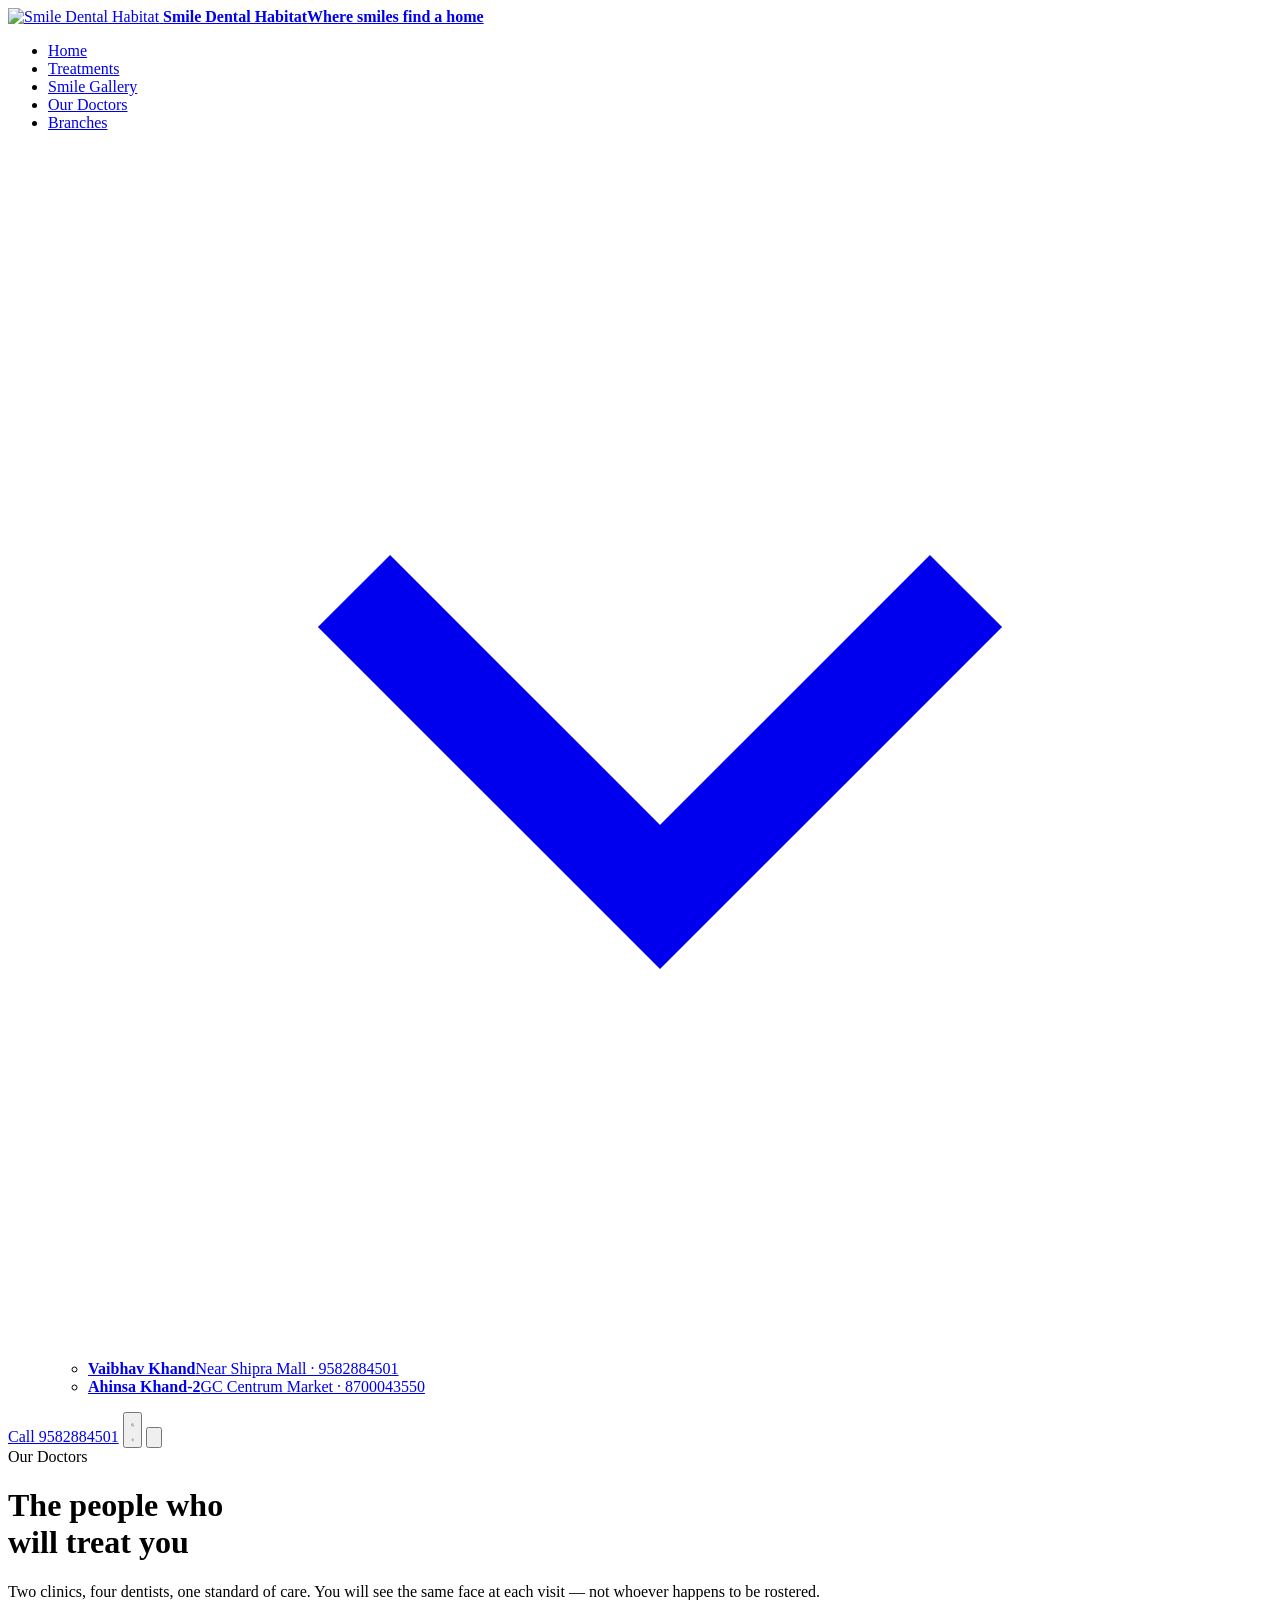
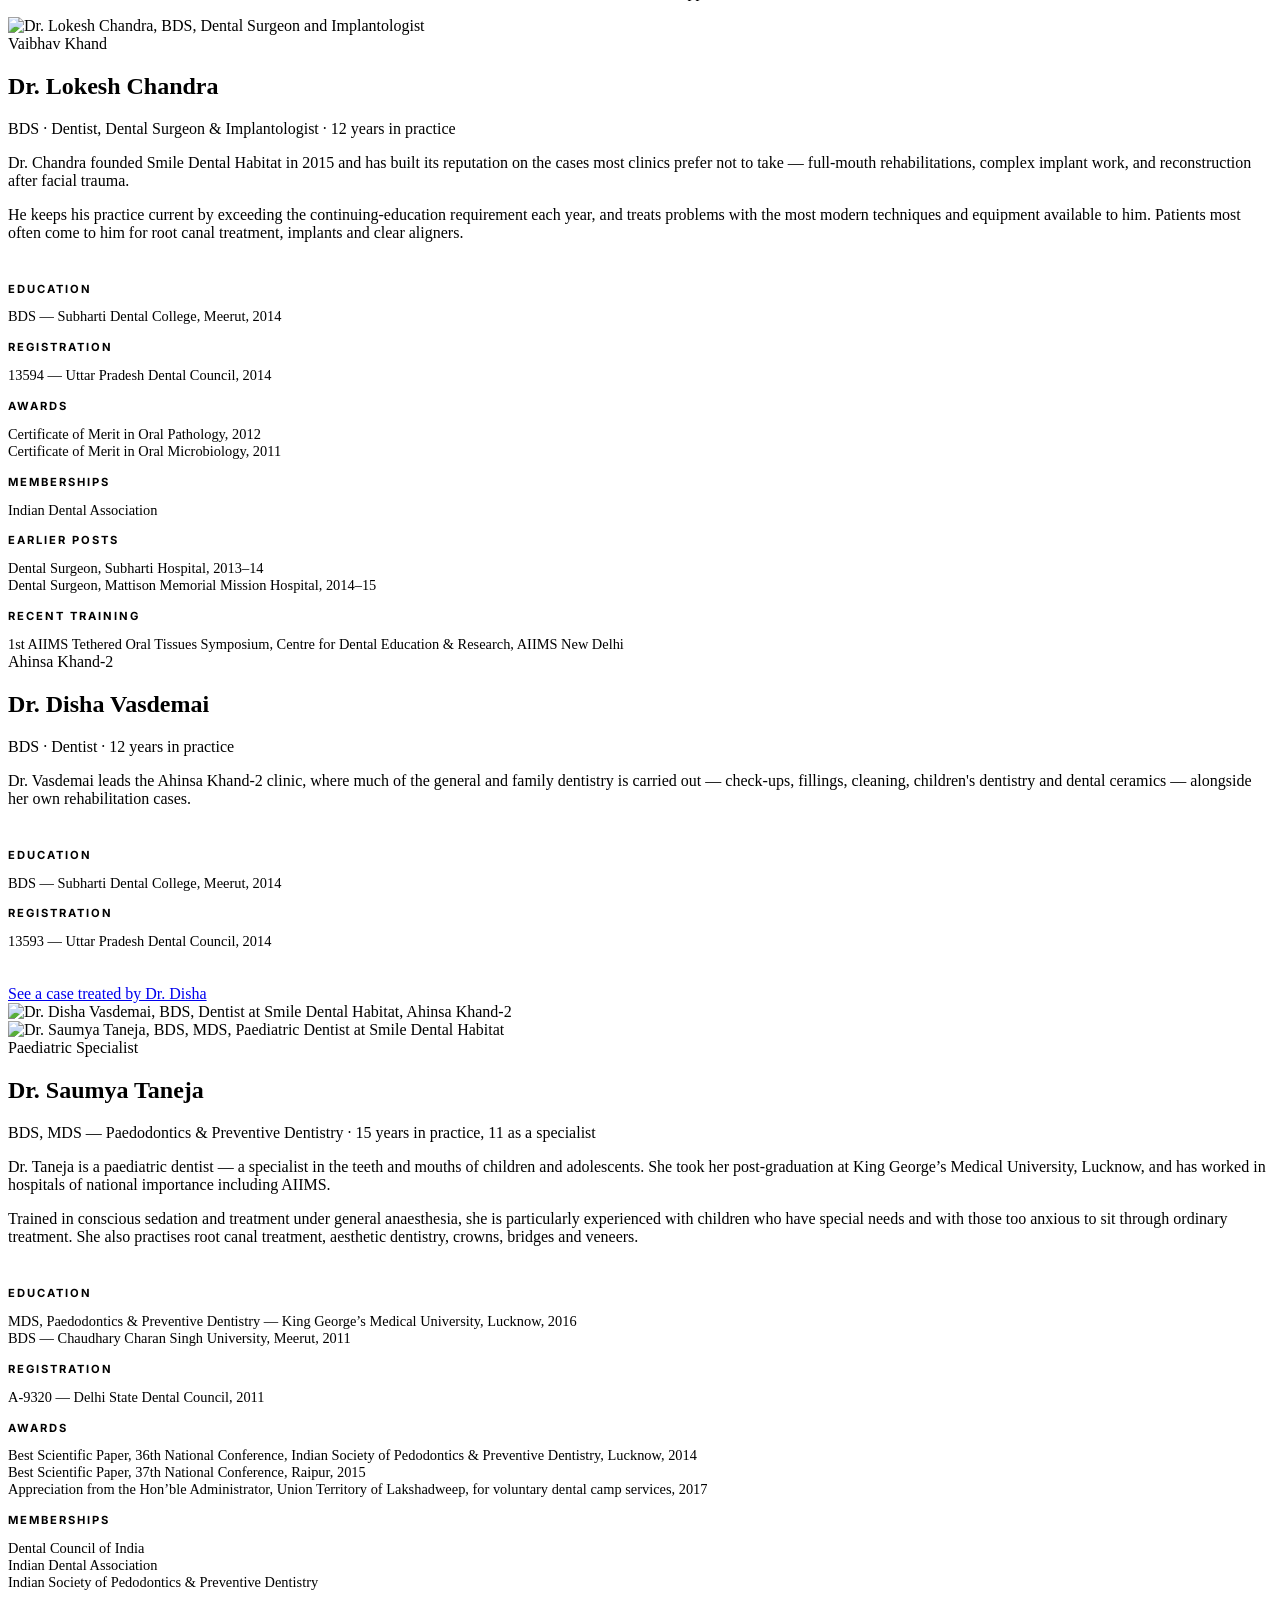
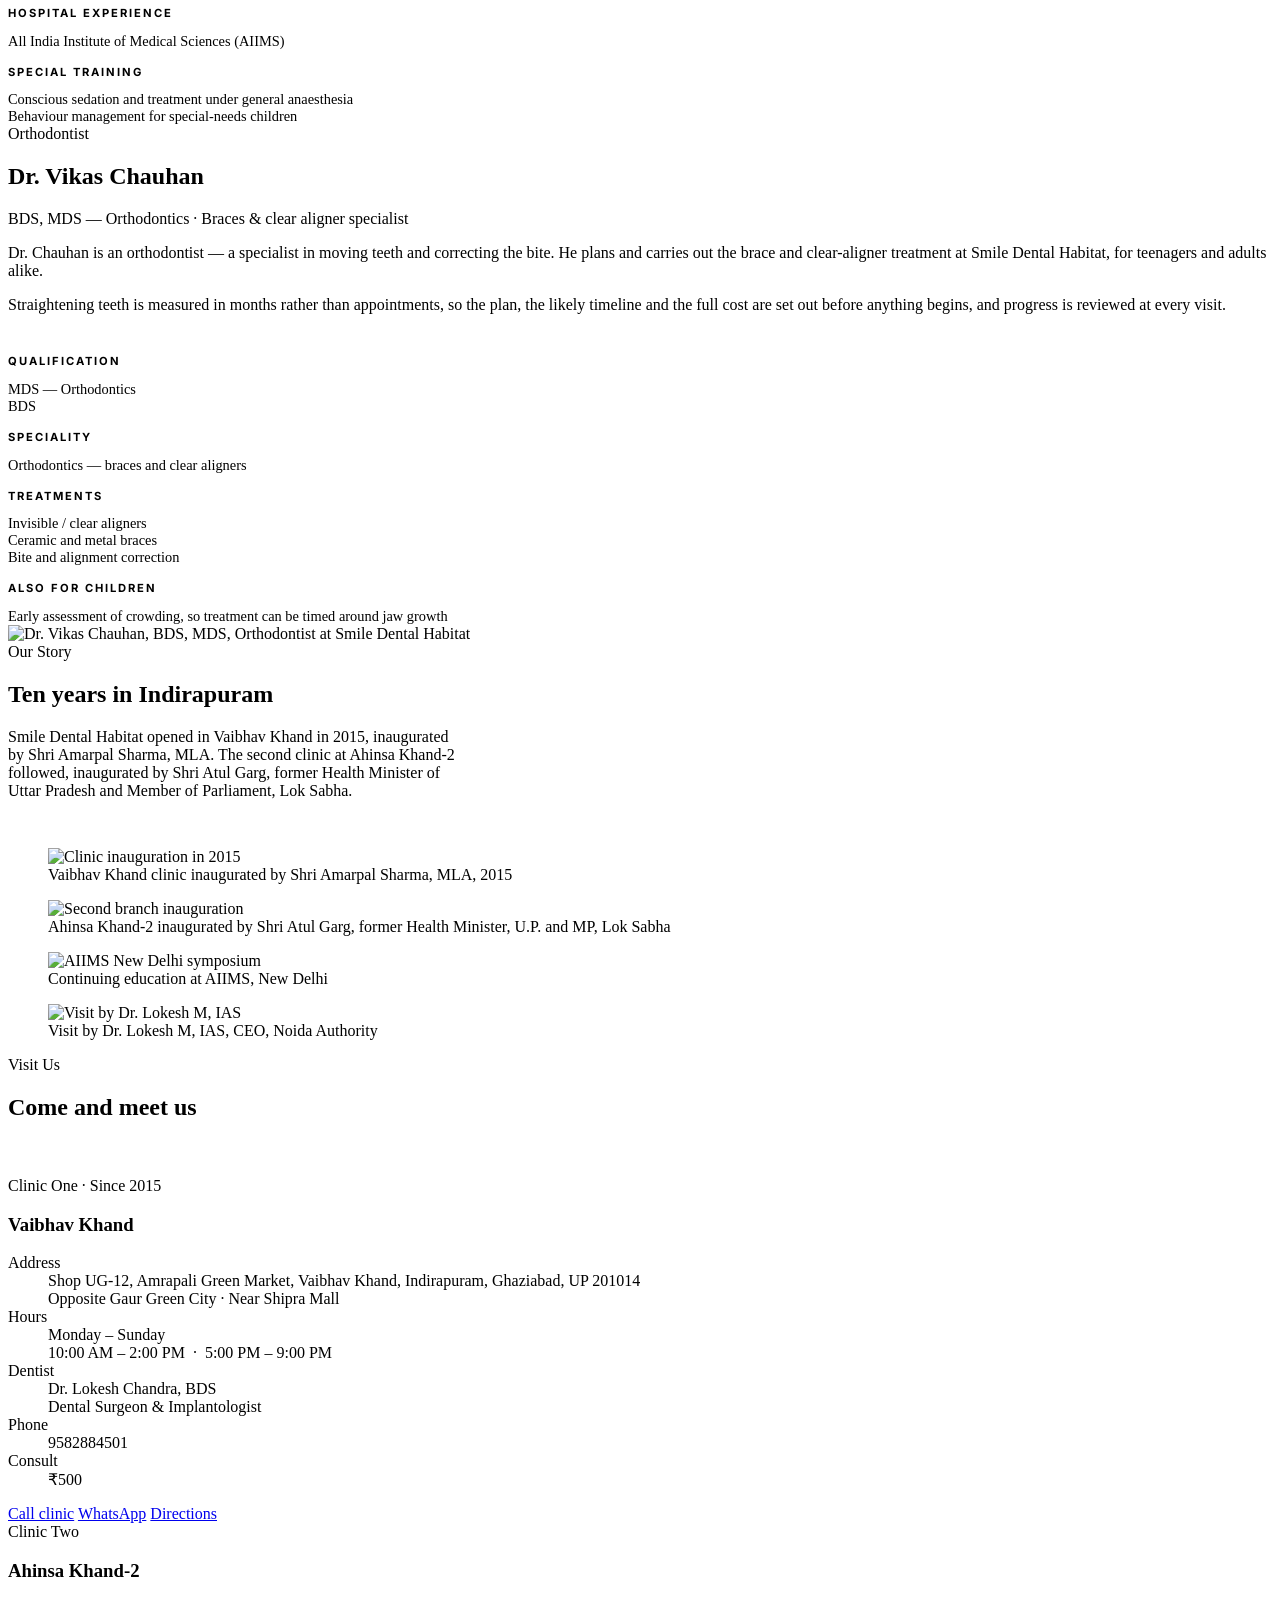
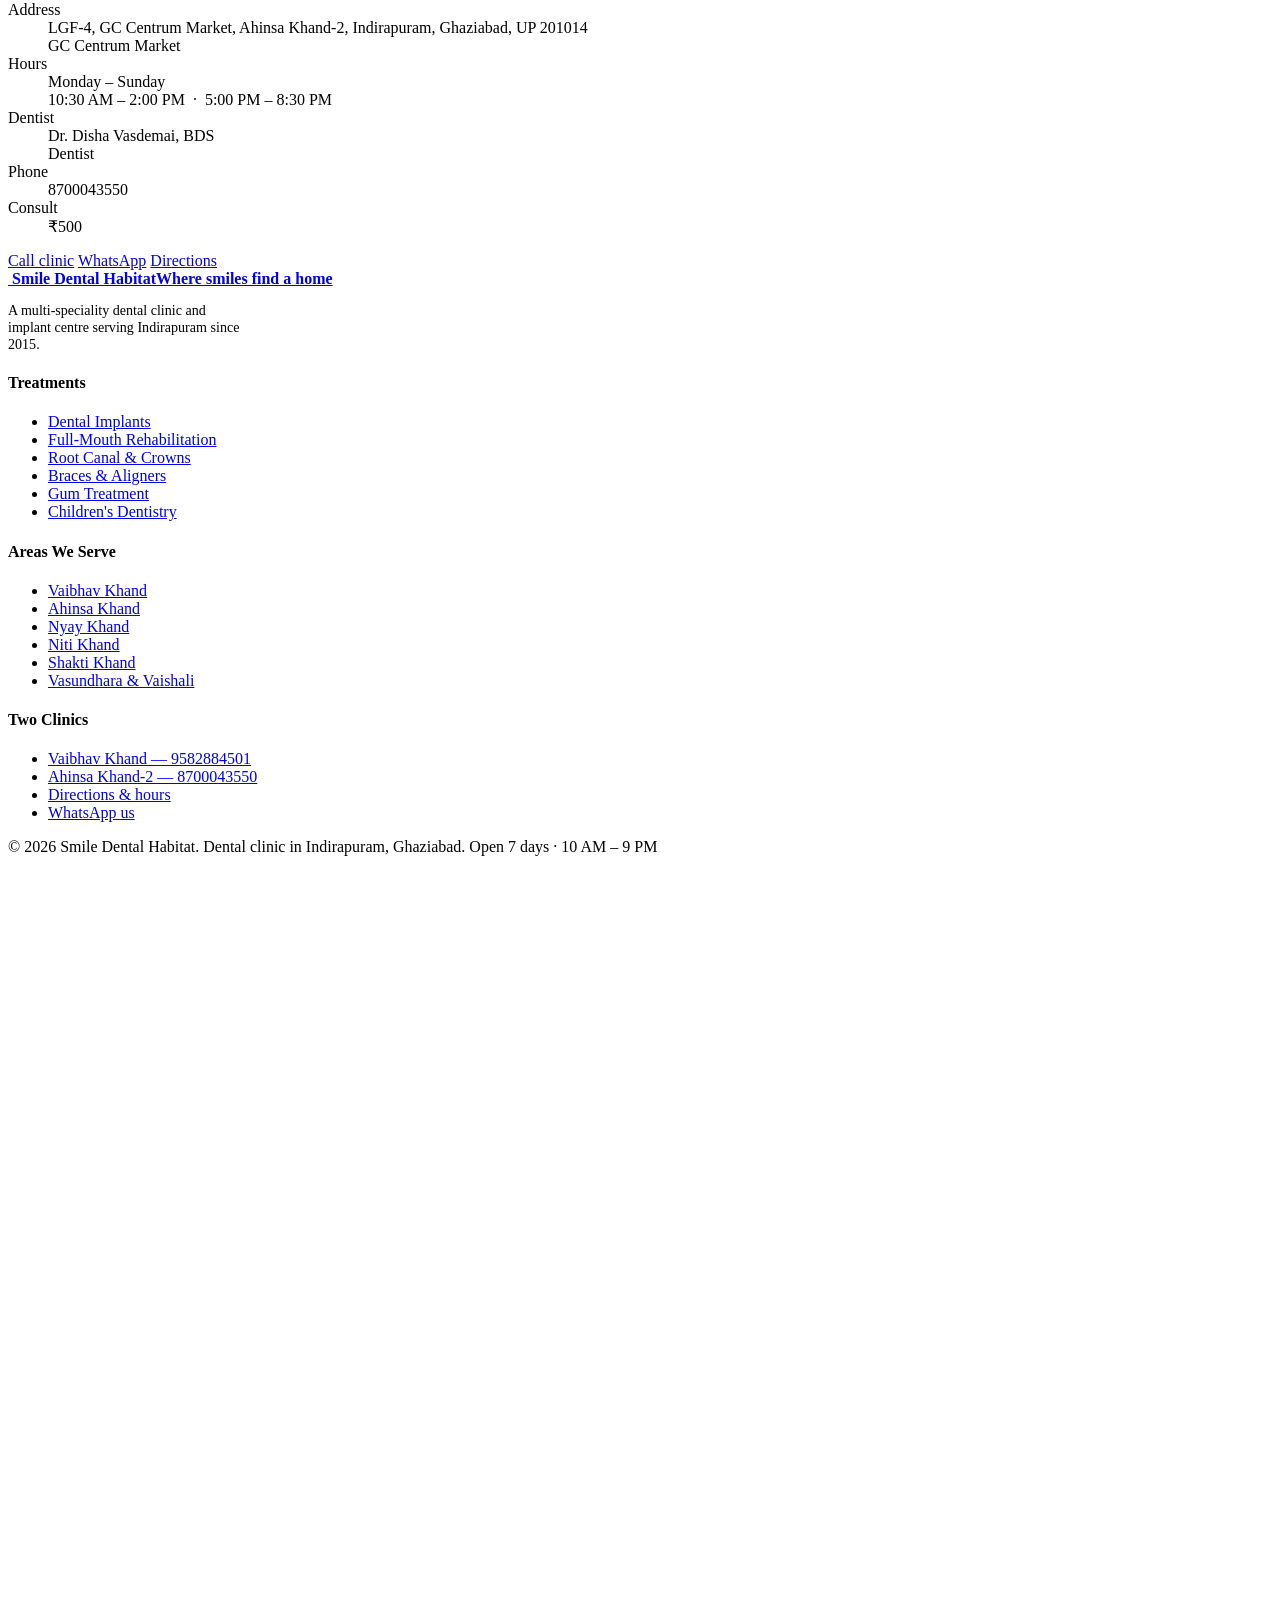
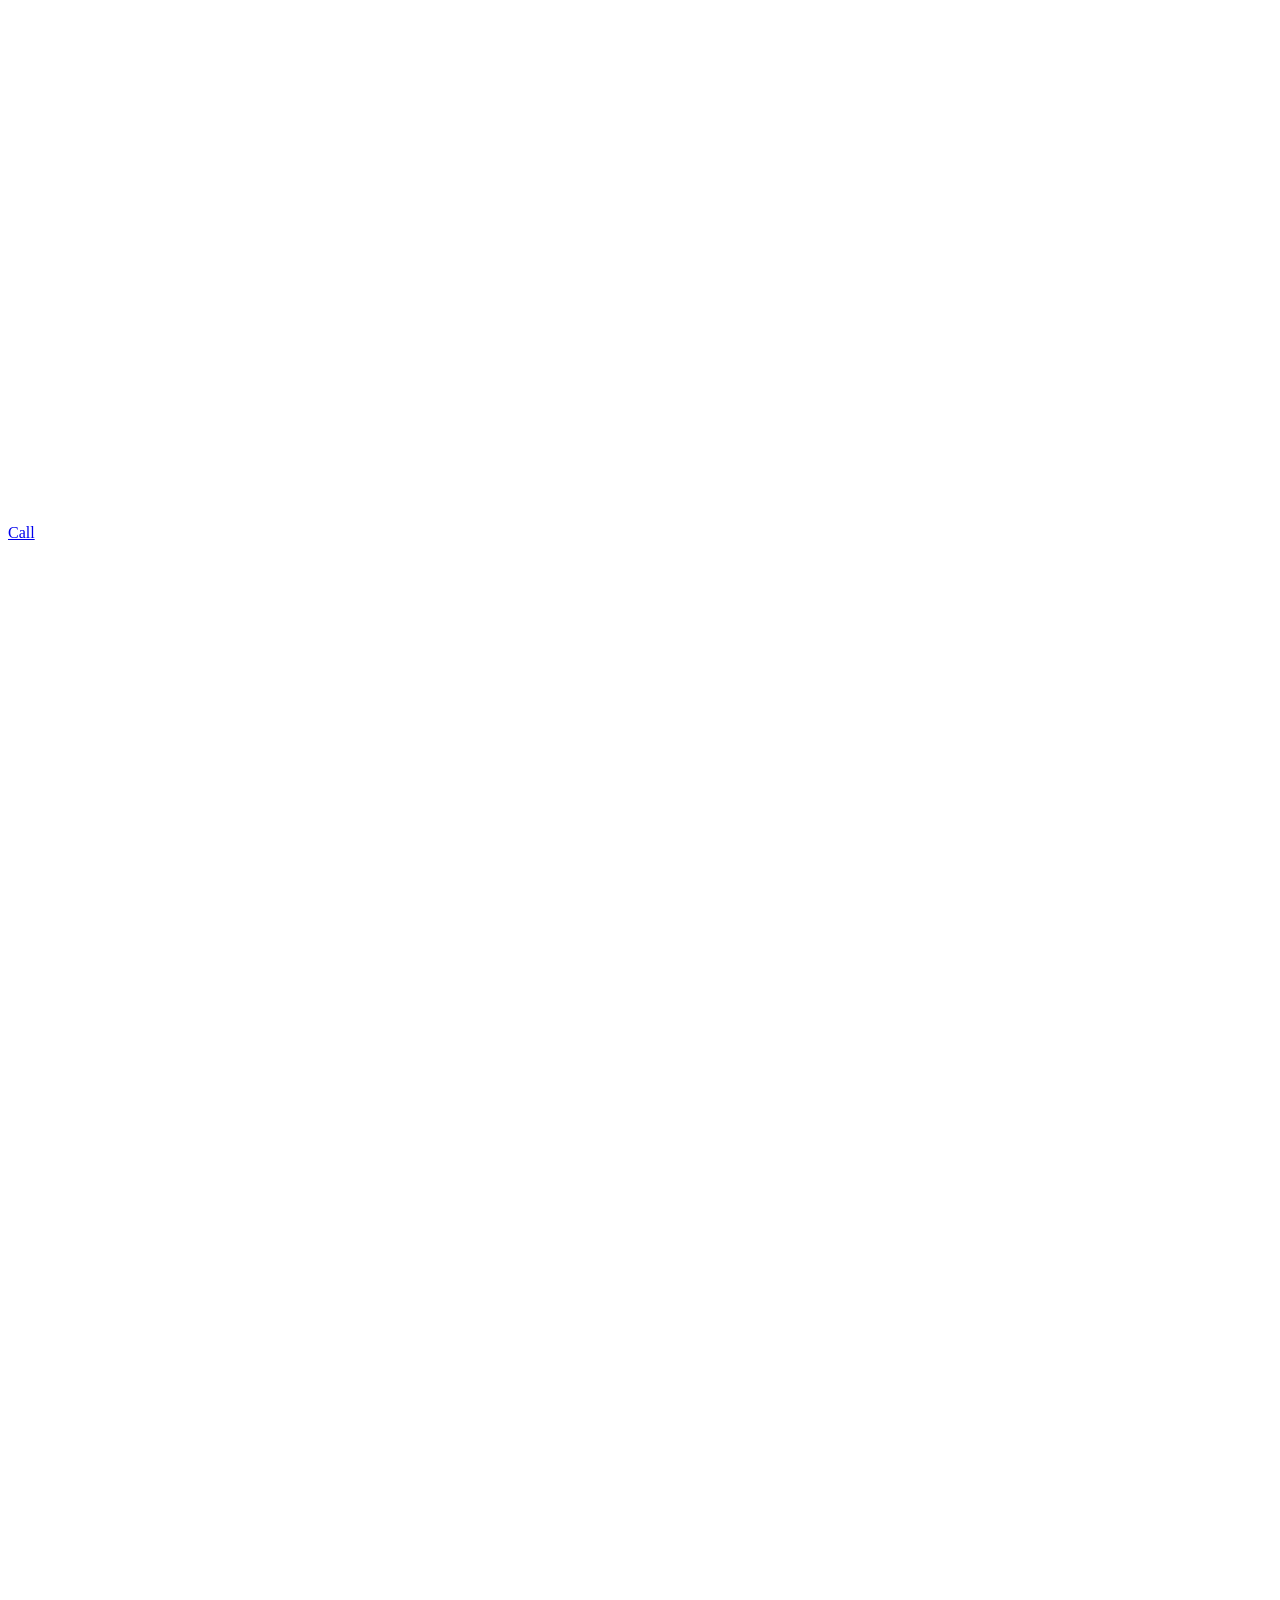
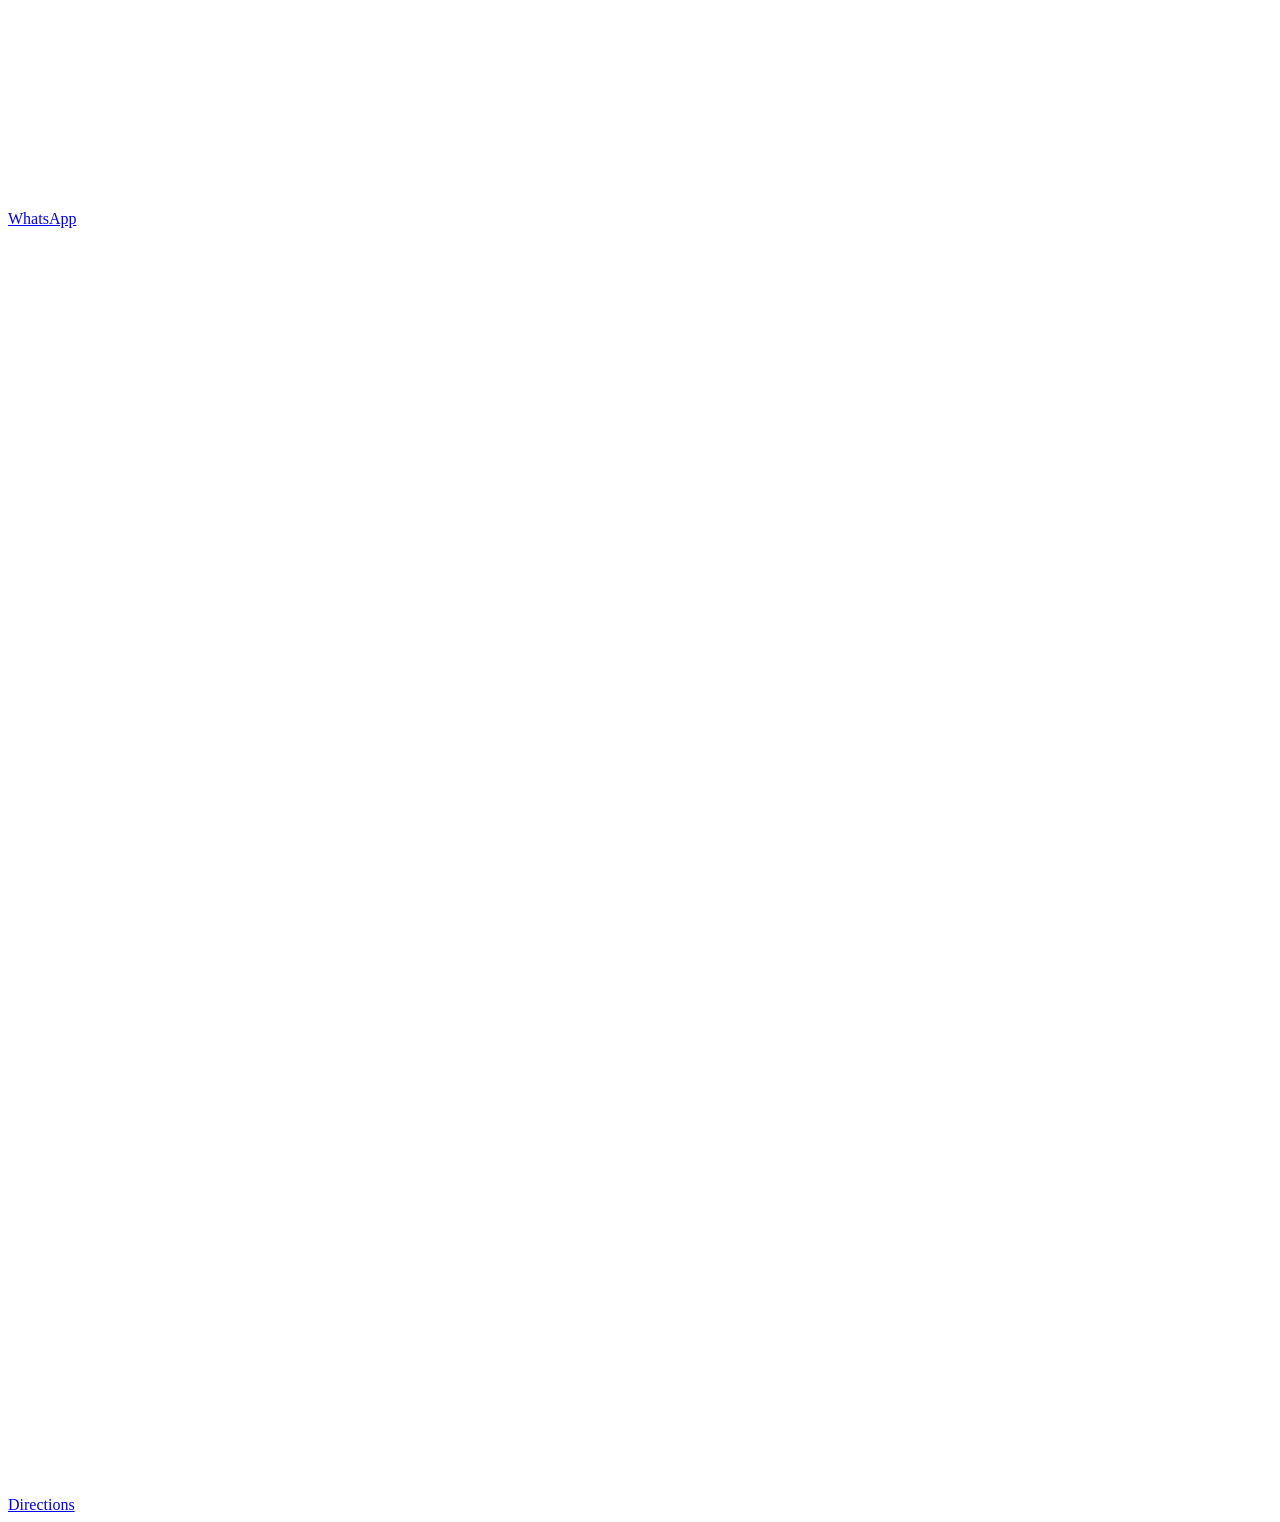
==== about.html @ c4659a6e "Add files via upload" ====
<!DOCTYPE html>
<html lang="en" data-theme="dark">
<head>
<meta charset="utf-8">
<meta name="viewport" content="width=device-width, initial-scale=1">
<title>Our Dentists | Smile Dental Habitat, Indirapuram, Ghaziabad</title>
<meta name="description" content="Meet the dentists at Smile Dental Habitat, Indirapuram — Dr. Lokesh Chandra (Implantologist), Dr. Disha Vasdemai, Dr. Saumya Taneja (MDS, Paediatric Dentist) and Dr. Vikas Chauhan (MDS, Orthodontist).">
<meta name="geo.region" content="IN-UP">
<meta name="geo.placename" content="Indirapuram, Ghaziabad">
<meta name="geo.position" content="28.634396;77.364057">
<meta property="og:title" content="Our Dentists | Smile Dental Habitat, Indirapuram, Ghaziabad">
<meta property="og:description" content="Meet the dentists at Smile Dental Habitat, Indirapuram — Dr. Lokesh Chandra (Implantologist), Dr. Disha Vasdemai, Dr. Saumya Taneja (MDS, Paediatric Dentist) and Dr. Vikas Chauhan (MDS, Orthodontist).">
<meta property="og:type" content="website">
<meta property="og:image" content="assets/img/logo.jpg">
<link rel="icon" href="favicon.ico" sizes="any">
<link rel="icon" type="image/png" href="assets/img/favicon-512.png">
<link rel="apple-touch-icon" href="assets/img/apple-touch-icon.png">
<meta name="theme-color" content="#0e0d0c">
<link rel="preconnect" href="https://fonts.googleapis.com">
<link rel="preconnect" href="https://fonts.gstatic.com" crossorigin>
<link href="https://fonts.googleapis.com/css2?family=Cormorant+Garamond:ital,wght@0,400;0,500;0,600;1,400;1,500&family=Inter:wght@400;500;600&display=swap" rel="stylesheet">
<link rel="stylesheet" href="assets/css/style.css">

<script>(function(){try{var t=localStorage.getItem('sdh-theme');if(t)document.documentElement.setAttribute('data-theme',t);}catch(e){}})();</script>
</head>
<body>
<header class="nav">
  <div class="wrap nav-in">
    <a class="brand" href="index.html">
      <img src="assets/img/mark.png" alt="Smile Dental Habitat">
      <b>Smile Dental Habitat<span>Where smiles find a home</span></b>
    </a>
    <ul class="nav-links" id="nav-links"><li><a href="index.html">Home</a></li><li><a href="index.html#treatments">Treatments</a></li><li><a href="gallery.html">Smile Gallery</a></li><li><a href="about.html" aria-current="page">Our Doctors</a></li><li class="has-sub"><a href="contact.html">Branches<svg class="caret" viewBox="0 0 24 24" fill="none" stroke="currentColor" stroke-width="2" aria-hidden="true"><path d="m6 9 6 6 6-6"/></svg></a><ul class="subnav"><li><a href="contact.html#vaibhav-khand"><b>Vaibhav Khand</b><span>Near Shipra Mall &middot; 9582884501</span></a></li><li><a href="contact.html#ahinsa-khand"><b>Ahinsa Khand-2</b><span>GC Centrum Market &middot; 8700043550</span></a></li></ul></li></ul>
    <a class="btn btn-gold btn-sm" href="tel:+919582884501">Call 9582884501</a>
    <button class="icon-btn" data-theme-toggle aria-label="Toggle light and dark mode">
      <svg class="moon" viewBox="0 0 24 24" fill="none" stroke="currentColor" stroke-width="1.7"><path d="M21 12.8A9 9 0 1 1 11.2 3a7 7 0 0 0 9.8 9.8z"/></svg>
      <svg class="sun" viewBox="0 0 24 24" fill="none" stroke="currentColor" stroke-width="1.7"><circle cx="12" cy="12" r="4"/><path d="M12 2v2M12 20v2M4.9 4.9l1.4 1.4M17.7 17.7l1.4 1.4M2 12h2M20 12h2M4.9 19.1l1.4-1.4M17.7 6.3l1.4-1.4"/></svg>
    </button>
    <button class="icon-btn menu-btn" data-menu aria-label="Menu" aria-expanded="false">
      <svg viewBox="0 0 24 24" fill="none" stroke="currentColor" stroke-width="1.7"><path d="M3 6h18M3 12h18M3 18h18"/></svg>
    </button>
  </div>
</header>

<main>
<div class="page-head"><div class="wrap">
  <span class="eyebrow">Our Doctors</span>
  <h1>The people who<br>will treat you</h1>
  <p class="lede">Two clinics, four dentists, one standard of care. You will see the same face at each visit &mdash; not whoever happens to be rostered.</p>
</div></div>

<section>
  <div class="wrap split">
    <div class="reveal"><img src="assets/img/dr-lokesh.jpg" alt="Dr. Lokesh Chandra, BDS, Dental Surgeon and Implantologist"></div>
    <div class="reveal">
      <span class="eyebrow">Vaibhav Khand</span>
      <h2>Dr. Lokesh Chandra</h2>
      <p class="lede">BDS &middot; Dentist, Dental Surgeon &amp; Implantologist &middot; 12 years in practice</p>
      <p>Dr. Chandra founded Smile Dental Habitat in 2015 and has built its reputation on the cases most clinics prefer not to take &mdash; full-mouth rehabilitations, complex implant work, and reconstruction after facial trauma.</p>
      <p>He keeps his practice current by exceeding the continuing-education requirement each year, and treats problems with the most modern techniques and equipment available to him. Patients most often come to him for root canal treatment, implants and clear aligners.</p>
      <div class="grid g2" style="gap:2rem;margin-top:2.5rem">
        <div>
          <h4 style="font-family:Inter;font-size:.7rem;letter-spacing:.18em;text-transform:uppercase;color:var(--text-soft);margin-bottom:.8rem">Education</h4>
          <p style="font-size:.9rem;margin:0">BDS &mdash; Subharti Dental College, Meerut, 2014</p>
        </div>
        <div>
          <h4 style="font-family:Inter;font-size:.7rem;letter-spacing:.18em;text-transform:uppercase;color:var(--text-soft);margin-bottom:.8rem">Registration</h4>
          <p style="font-size:.9rem;margin:0">13594 &mdash; Uttar Pradesh Dental Council, 2014</p>
        </div>
        <div>
          <h4 style="font-family:Inter;font-size:.7rem;letter-spacing:.18em;text-transform:uppercase;color:var(--text-soft);margin-bottom:.8rem">Awards</h4>
          <p style="font-size:.9rem;margin:0">Certificate of Merit in Oral Pathology, 2012<br>Certificate of Merit in Oral Microbiology, 2011</p>
        </div>
        <div>
          <h4 style="font-family:Inter;font-size:.7rem;letter-spacing:.18em;text-transform:uppercase;color:var(--text-soft);margin-bottom:.8rem">Memberships</h4>
          <p style="font-size:.9rem;margin:0">Indian Dental Association</p>
        </div>
        <div>
          <h4 style="font-family:Inter;font-size:.7rem;letter-spacing:.18em;text-transform:uppercase;color:var(--text-soft);margin-bottom:.8rem">Earlier posts</h4>
          <p style="font-size:.9rem;margin:0">Dental Surgeon, Subharti Hospital, 2013&ndash;14<br>Dental Surgeon, Mattison Memorial Mission Hospital, 2014&ndash;15</p>
        </div>
        <div>
          <h4 style="font-family:Inter;font-size:.7rem;letter-spacing:.18em;text-transform:uppercase;color:var(--text-soft);margin-bottom:.8rem">Recent training</h4>
          <p style="font-size:.9rem;margin:0">1st AIIMS Tethered Oral Tissues Symposium, Centre for Dental Education &amp; Research, AIIMS New Delhi</p>
        </div>
      </div>
    </div>
  </div>
</section>

<section style="background:var(--bg-2);border-block:1px solid var(--line)">
  <div class="wrap split">
    <div class="reveal">
      <span class="eyebrow">Ahinsa Khand-2</span>
      <h2>Dr. Disha Vasdemai</h2>
      <p class="lede">BDS &middot; Dentist &middot; 12 years in practice</p>
      <p>Dr. Vasdemai leads the Ahinsa Khand-2 clinic, where much of the general and family dentistry is carried out &mdash; check-ups, fillings, cleaning, children's dentistry and dental ceramics &mdash; alongside her own rehabilitation cases.</p>
      <div class="grid g2" style="gap:2rem;margin-top:2.5rem">
        <div>
          <h4 style="font-family:Inter;font-size:.7rem;letter-spacing:.18em;text-transform:uppercase;color:var(--text-soft);margin-bottom:.8rem">Education</h4>
          <p style="font-size:.9rem;margin:0">BDS &mdash; Subharti Dental College, Meerut, 2014</p>
        </div>
        <div>
          <h4 style="font-family:Inter;font-size:.7rem;letter-spacing:.18em;text-transform:uppercase;color:var(--text-soft);margin-bottom:.8rem">Registration</h4>
          <p style="font-size:.9rem;margin:0">13593 &mdash; Uttar Pradesh Dental Council, 2014</p>
        </div>
      </div>
      <div class="hero-cta" style="margin-top:2.2rem">
        <a class="btn btn-ghost" href="gallery.html">See a case treated by Dr. Disha</a>
      </div>
    </div>
    <div class="reveal"><img src="assets/img/dr-disha.jpg" alt="Dr. Disha Vasdemai, BDS, Dentist at Smile Dental Habitat, Ahinsa Khand-2"></div>
  </div>
</section>

<section>
  <div class="wrap split">
    <div class="reveal"><img src="assets/img/dr-saumya.jpg" alt="Dr. Saumya Taneja, BDS, MDS, Paediatric Dentist at Smile Dental Habitat"></div>
    <div class="reveal">
      <span class="eyebrow">Paediatric Specialist</span>
      <h2>Dr. Saumya Taneja</h2>
      <p class="lede">BDS, MDS &mdash; Paedodontics &amp; Preventive Dentistry &middot; 15 years in practice, 11 as a specialist</p>
      <p>Dr. Taneja is a paediatric dentist &mdash; a specialist in the teeth and mouths of children and adolescents. She took her post-graduation at King George&rsquo;s Medical University, Lucknow, and has worked in hospitals of national importance including AIIMS.</p>
      <p>Trained in conscious sedation and treatment under general anaesthesia, she is particularly experienced with children who have special needs and with those too anxious to sit through ordinary treatment. She also practises root canal treatment, aesthetic dentistry, crowns, bridges and veneers.</p>
      <div class="grid g2" style="gap:2rem;margin-top:2.5rem">
        <div>
          <h4 style="font-family:Inter;font-size:.7rem;letter-spacing:.18em;text-transform:uppercase;color:var(--text-soft);margin-bottom:.8rem">Education</h4>
          <p style="font-size:.9rem;margin:0">MDS, Paedodontics &amp; Preventive Dentistry &mdash; King George&rsquo;s Medical University, Lucknow, 2016<br>BDS &mdash; Chaudhary Charan Singh University, Meerut, 2011</p>
        </div>
        <div>
          <h4 style="font-family:Inter;font-size:.7rem;letter-spacing:.18em;text-transform:uppercase;color:var(--text-soft);margin-bottom:.8rem">Registration</h4>
          <p style="font-size:.9rem;margin:0">A-9320 &mdash; Delhi State Dental Council, 2011</p>
        </div>
        <div>
          <h4 style="font-family:Inter;font-size:.7rem;letter-spacing:.18em;text-transform:uppercase;color:var(--text-soft);margin-bottom:.8rem">Awards</h4>
          <p style="font-size:.9rem;margin:0">Best Scientific Paper, 36th National Conference, Indian Society of Pedodontics &amp; Preventive Dentistry, Lucknow, 2014<br>Best Scientific Paper, 37th National Conference, Raipur, 2015<br>Appreciation from the Hon&rsquo;ble Administrator, Union Territory of Lakshadweep, for voluntary dental camp services, 2017</p>
        </div>
        <div>
          <h4 style="font-family:Inter;font-size:.7rem;letter-spacing:.18em;text-transform:uppercase;color:var(--text-soft);margin-bottom:.8rem">Memberships</h4>
          <p style="font-size:.9rem;margin:0">Dental Council of India<br>Indian Dental Association<br>Indian Society of Pedodontics &amp; Preventive Dentistry</p>
        </div>
        <div>
          <h4 style="font-family:Inter;font-size:.7rem;letter-spacing:.18em;text-transform:uppercase;color:var(--text-soft);margin-bottom:.8rem">Hospital experience</h4>
          <p style="font-size:.9rem;margin:0">All India Institute of Medical Sciences (AIIMS)</p>
        </div>
        <div>
          <h4 style="font-family:Inter;font-size:.7rem;letter-spacing:.18em;text-transform:uppercase;color:var(--text-soft);margin-bottom:.8rem">Special training</h4>
          <p style="font-size:.9rem;margin:0">Conscious sedation and treatment under general anaesthesia<br>Behaviour management for special-needs children</p>
        </div>
      </div>
    </div>
  </div>
</section>

<section style="background:var(--bg-2);border-block:1px solid var(--line)">
  <div class="wrap split">
    <div class="reveal">
      <span class="eyebrow">Orthodontist</span>
      <h2>Dr. Vikas Chauhan</h2>
      <p class="lede">BDS, MDS &mdash; Orthodontics &middot; Braces &amp; clear aligner specialist</p>
      <p>Dr. Chauhan is an orthodontist &mdash; a specialist in moving teeth and correcting the bite. He plans and carries out the brace and clear-aligner treatment at Smile Dental Habitat, for teenagers and adults alike.</p>
      <p>Straightening teeth is measured in months rather than appointments, so the plan, the likely timeline and the full cost are set out before anything begins, and progress is reviewed at every visit.</p>
      <div class="grid g2" style="gap:2rem;margin-top:2.5rem">
        <div>
          <h4 style="font-family:Inter;font-size:.7rem;letter-spacing:.18em;text-transform:uppercase;color:var(--text-soft);margin-bottom:.8rem">Qualification</h4>
          <p style="font-size:.9rem;margin:0">MDS &mdash; Orthodontics<br>BDS</p>
        </div>
        <div>
          <h4 style="font-family:Inter;font-size:.7rem;letter-spacing:.18em;text-transform:uppercase;color:var(--text-soft);margin-bottom:.8rem">Speciality</h4>
          <p style="font-size:.9rem;margin:0">Orthodontics &mdash; braces and clear aligners</p>
        </div>
        <div>
          <h4 style="font-family:Inter;font-size:.7rem;letter-spacing:.18em;text-transform:uppercase;color:var(--text-soft);margin-bottom:.8rem">Treatments</h4>
          <p style="font-size:.9rem;margin:0">Invisible / clear aligners<br>Ceramic and metal braces<br>Bite and alignment correction</p>
        </div>
        <div>
          <h4 style="font-family:Inter;font-size:.7rem;letter-spacing:.18em;text-transform:uppercase;color:var(--text-soft);margin-bottom:.8rem">Also for children</h4>
          <p style="font-size:.9rem;margin:0">Early assessment of crowding, so treatment can be timed around jaw growth</p>
        </div>
      </div>
    </div>
    <div class="reveal"><img src="assets/img/dr-vikas.jpg" alt="Dr. Vikas Chauhan, BDS, MDS, Orthodontist at Smile Dental Habitat"></div>
  </div>
</section>

<section>
  <div class="wrap">
    <div class="reveal" style="max-width:56ch;margin-bottom:3rem">
      <span class="eyebrow">Our Story</span>
      <h2>Ten years in Indirapuram</h2>
      <p>Smile Dental Habitat opened in Vaibhav Khand in 2015, inaugurated by Shri Amarpal Sharma, MLA. The second clinic at Ahinsa Khand-2 followed, inaugurated by Shri Atul Garg, former Health Minister of Uttar Pradesh and Member of Parliament, Lok Sabha.</p>
    </div>
    <div class="rec-grid reveal">
      <figure><img src="assets/img/rec-2015.jpg" alt="Clinic inauguration in 2015"><figcaption>Vaibhav Khand clinic inaugurated by Shri Amarpal Sharma, MLA, 2015</figcaption></figure>
      <figure><img src="assets/img/rec-branch2.jpg" alt="Second branch inauguration"><figcaption>Ahinsa Khand-2 inaugurated by Shri Atul Garg, former Health Minister, U.P. and MP, Lok Sabha</figcaption></figure>
      <figure><img src="assets/img/rec-aiims-group.jpg" alt="AIIMS New Delhi symposium"><figcaption>Continuing education at AIIMS, New Delhi</figcaption></figure>
      <figure><img src="assets/img/rec-ias.jpg" alt="Visit by Dr. Lokesh M, IAS"><figcaption>Visit by Dr. Lokesh M, IAS, CEO, Noida Authority</figcaption></figure>
    </div>
  </div>
</section>

<section style="background:var(--bg-2);border-block:1px solid var(--line)">
  <div class="wrap">
    <div class="reveal" style="max-width:56ch;margin-bottom:3.5rem">
      <span class="eyebrow">Visit Us</span>
      <h2>Come and meet us</h2>
    </div>
    <div class="grid g2">
  <div class="loc reveal" id="vaibhav-khand">
    <div class="kicker">Clinic One &middot; Since 2015</div>
    <h3>Vaibhav Khand</h3>
    <dl>
      <dt>Address</dt><dd>Shop UG-12, Amrapali Green Market, Vaibhav Khand, Indirapuram, Ghaziabad, UP 201014<br><span style="color:var(--text-soft)">Opposite Gaur Green City &middot; Near Shipra Mall</span></dd>
      <dt>Hours</dt><dd>Monday &ndash; Sunday<br>10:00 AM &ndash; 2:00 PM &nbsp;&middot;&nbsp; 5:00 PM &ndash; 9:00 PM</dd>
      <dt>Dentist</dt><dd>Dr. Lokesh Chandra, BDS<br><span style="color:var(--text-soft)">Dental Surgeon &amp; Implantologist</span></dd>
      <dt>Phone</dt><dd><a href="tel:+919582884501" style="color:var(--accent);text-decoration:none">9582884501</a></dd>
      <dt>Consult</dt><dd>&#8377;500</dd>
    </dl>
    <div class="actions">
      <a class="btn btn-gold btn-sm" href="tel:+919582884501">Call clinic</a>
      <a class="btn btn-ghost btn-sm" href="https://wa.me/919582884501?text=Hi%2C%20I%27d%20like%20to%20book%20an%20appointment%20at%20Smile%20Dental%20Habitat%2C%20Vaibhav%20Khand.">WhatsApp</a>
      <a class="btn btn-ghost btn-sm" href="https://www.google.com/maps/dir//28.634395513436,77.364056796661" target="_blank" rel="noopener">Directions</a>
    </div>
  </div>
  <div class="loc reveal" id="ahinsa-khand">
    <div class="kicker">Clinic Two</div>
    <h3>Ahinsa Khand-2</h3>
    <dl>
      <dt>Address</dt><dd>LGF-4, GC Centrum Market, Ahinsa Khand-2, Indirapuram, Ghaziabad, UP 201014<br><span style="color:var(--text-soft)">GC Centrum Market</span></dd>
      <dt>Hours</dt><dd>Monday &ndash; Sunday<br>10:30 AM &ndash; 2:00 PM &nbsp;&middot;&nbsp; 5:00 PM &ndash; 8:30 PM</dd>
      <dt>Dentist</dt><dd>Dr. Disha Vasdemai, BDS<br><span style="color:var(--text-soft)">Dentist</span></dd>
      <dt>Phone</dt><dd><a href="tel:+918700043550" style="color:var(--accent);text-decoration:none">8700043550</a></dd>
      <dt>Consult</dt><dd>&#8377;500</dd>
    </dl>
    <div class="actions">
      <a class="btn btn-gold btn-sm" href="tel:+918700043550">Call clinic</a>
      <a class="btn btn-ghost btn-sm" href="https://wa.me/918700043550?text=Hi%2C%20I%27d%20like%20to%20book%20an%20appointment%20at%20Smile%20Dental%20Habitat%2C%20Ahinsa%20Khand.">WhatsApp</a>
      <a class="btn btn-ghost btn-sm" href="https://www.google.com/maps/dir//28.641755640231782,77.38342758268118" target="_blank" rel="noopener">Directions</a>
    </div>
  </div>
</div>
  </div>
</section>
</main>

<footer>
  <div class="wrap">
    <div class="foot-grid">
      <div>
        <a class="brand" href="index.html" style="margin-bottom:1.2rem">
          <img src="assets/img/mark.png" alt="">
          <b>Smile Dental Habitat<span>Where smiles find a home</span></b>
        </a>
        <p style="font-size:.88rem;max-width:34ch">A multi-speciality dental clinic and implant centre serving Indirapuram since 2015.</p>
      </div>
      <div>
        <h4>Treatments</h4>
        <ul>
          <li><a href="index.html#treatments">Dental Implants</a></li>
          <li><a href="index.html#treatments">Full-Mouth Rehabilitation</a></li>
          <li><a href="index.html#treatments">Root Canal &amp; Crowns</a></li>
          <li><a href="index.html#treatments">Braces &amp; Aligners</a></li>
          <li><a href="index.html#treatments">Gum Treatment</a></li>
          <li><a href="index.html#treatments">Children's Dentistry</a></li>
        </ul>
      </div>
      <div>
        <h4>Areas We Serve</h4>
        <ul>
          <li><a href="contact.html#areas">Vaibhav Khand</a></li>
          <li><a href="contact.html#areas">Ahinsa Khand</a></li>
          <li><a href="contact.html#areas">Nyay Khand</a></li>
          <li><a href="contact.html#areas">Niti Khand</a></li>
          <li><a href="contact.html#areas">Shakti Khand</a></li>
          <li><a href="contact.html#areas">Vasundhara &amp; Vaishali</a></li>
        </ul>
      </div>
      <div>
        <h4>Two Clinics</h4>
        <ul>
          <li><a href="tel:+919582884501">Vaibhav Khand &mdash; 9582884501</a></li>
          <li><a href="tel:+918700043550">Ahinsa Khand-2 &mdash; 8700043550</a></li>
          <li><a href="contact.html">Directions &amp; hours</a></li>
          <li><a href="https://wa.me/919582884501?text=Hi%2C%20I%27d%20like%20to%20book%20an%20appointment%20at%20Smile%20Dental%20Habitat.">WhatsApp us</a></li>
        </ul>
      </div>
    </div>
    <div class="foot-bottom">
      <span>&copy; <span id="year">2026</span> Smile Dental Habitat. Dental clinic in Indirapuram, Ghaziabad.</span>
      <span>Open 7 days &middot; 10 AM &ndash; 9 PM</span>
    </div>
  </div>
</footer>

<nav class="mobile-bar" aria-label="Quick contact">
  <a href="tel:+919582884501"><svg viewBox="0 0 24 24" fill="none" stroke-width="1.7"><path d="M22 16.9v3a2 2 0 0 1-2.2 2 19.8 19.8 0 0 1-8.6-3.1 19.5 19.5 0 0 1-6-6A19.8 19.8 0 0 1 2.1 4.2 2 2 0 0 1 4.1 2h3a2 2 0 0 1 2 1.7c.1 1 .4 2 .7 2.9a2 2 0 0 1-.5 2.1L8.1 9.9a16 16 0 0 0 6 6l1.2-1.2a2 2 0 0 1 2.1-.5c.9.3 1.9.6 2.9.7a2 2 0 0 1 1.7 2z"/></svg>Call</a>
  <a href="https://wa.me/919582884501?text=Hi%2C%20I%27d%20like%20to%20book%20an%20appointment%20at%20Smile%20Dental%20Habitat."><svg viewBox="0 0 24 24" fill="none" stroke-width="1.7"><path d="M21 11.5a8.4 8.4 0 0 1-12.6 7.3L3 20.5l1.8-5.3A8.4 8.4 0 1 1 21 11.5z"/></svg>WhatsApp</a>
  <a href="contact.html"><svg viewBox="0 0 24 24" fill="none" stroke-width="1.7"><path d="M20 10c0 6-8 12-8 12s-8-6-8-12a8 8 0 0 1 16 0z"/><circle cx="12" cy="10" r="3"/></svg>Directions</a>
</nav>

<script src="assets/js/main.js"></script>
</body>
</html>
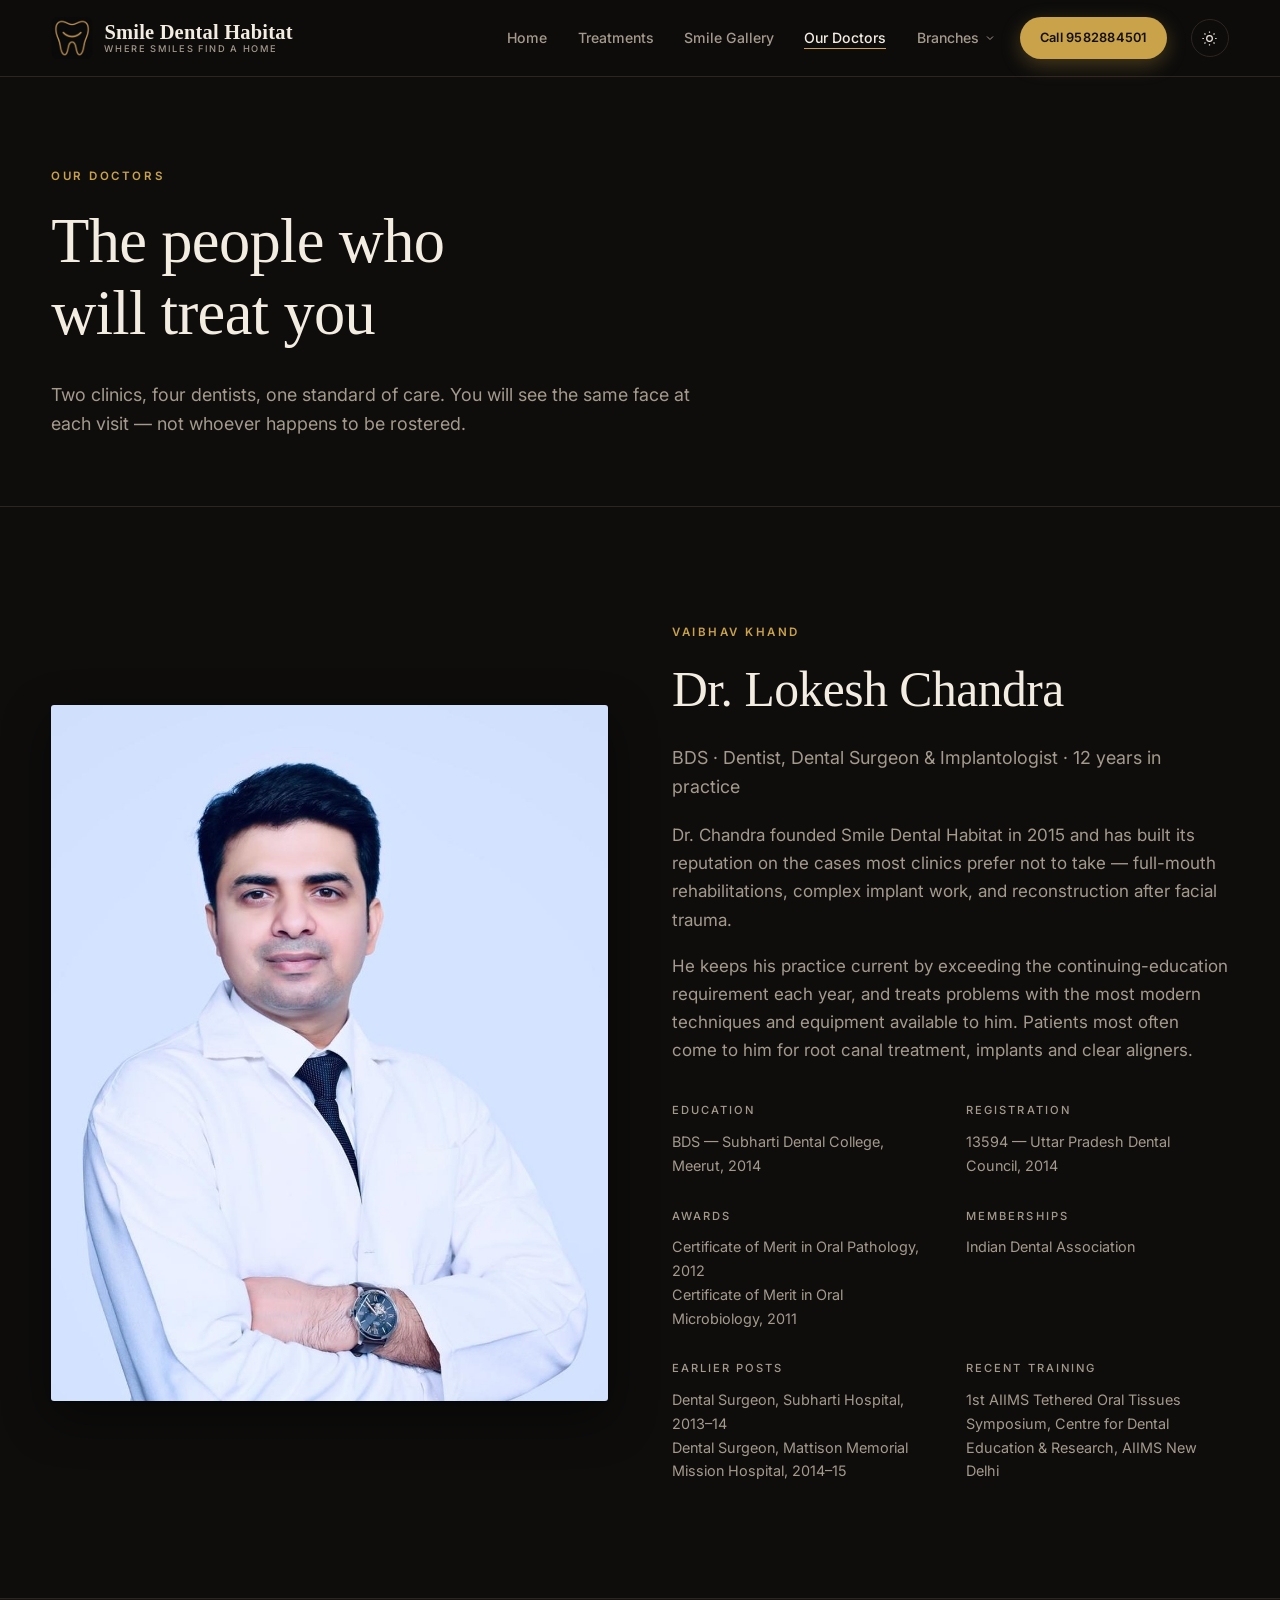
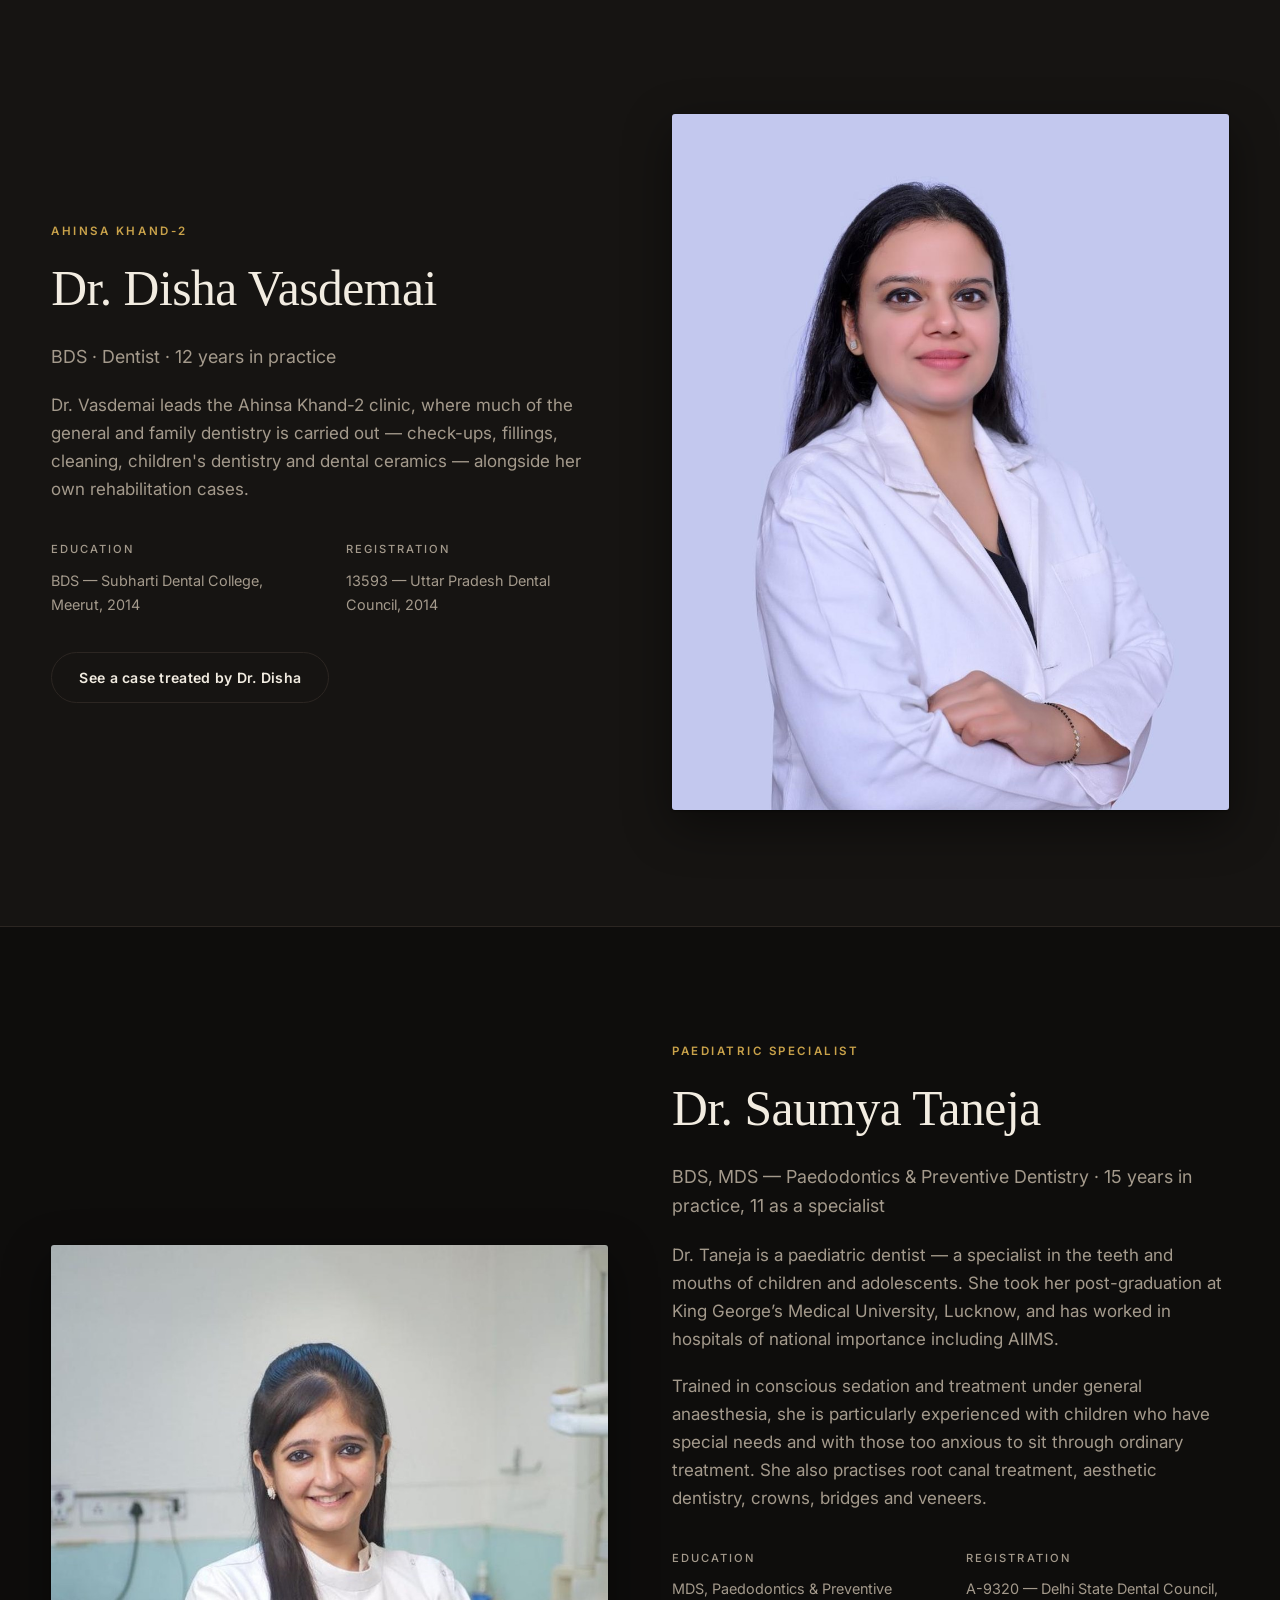
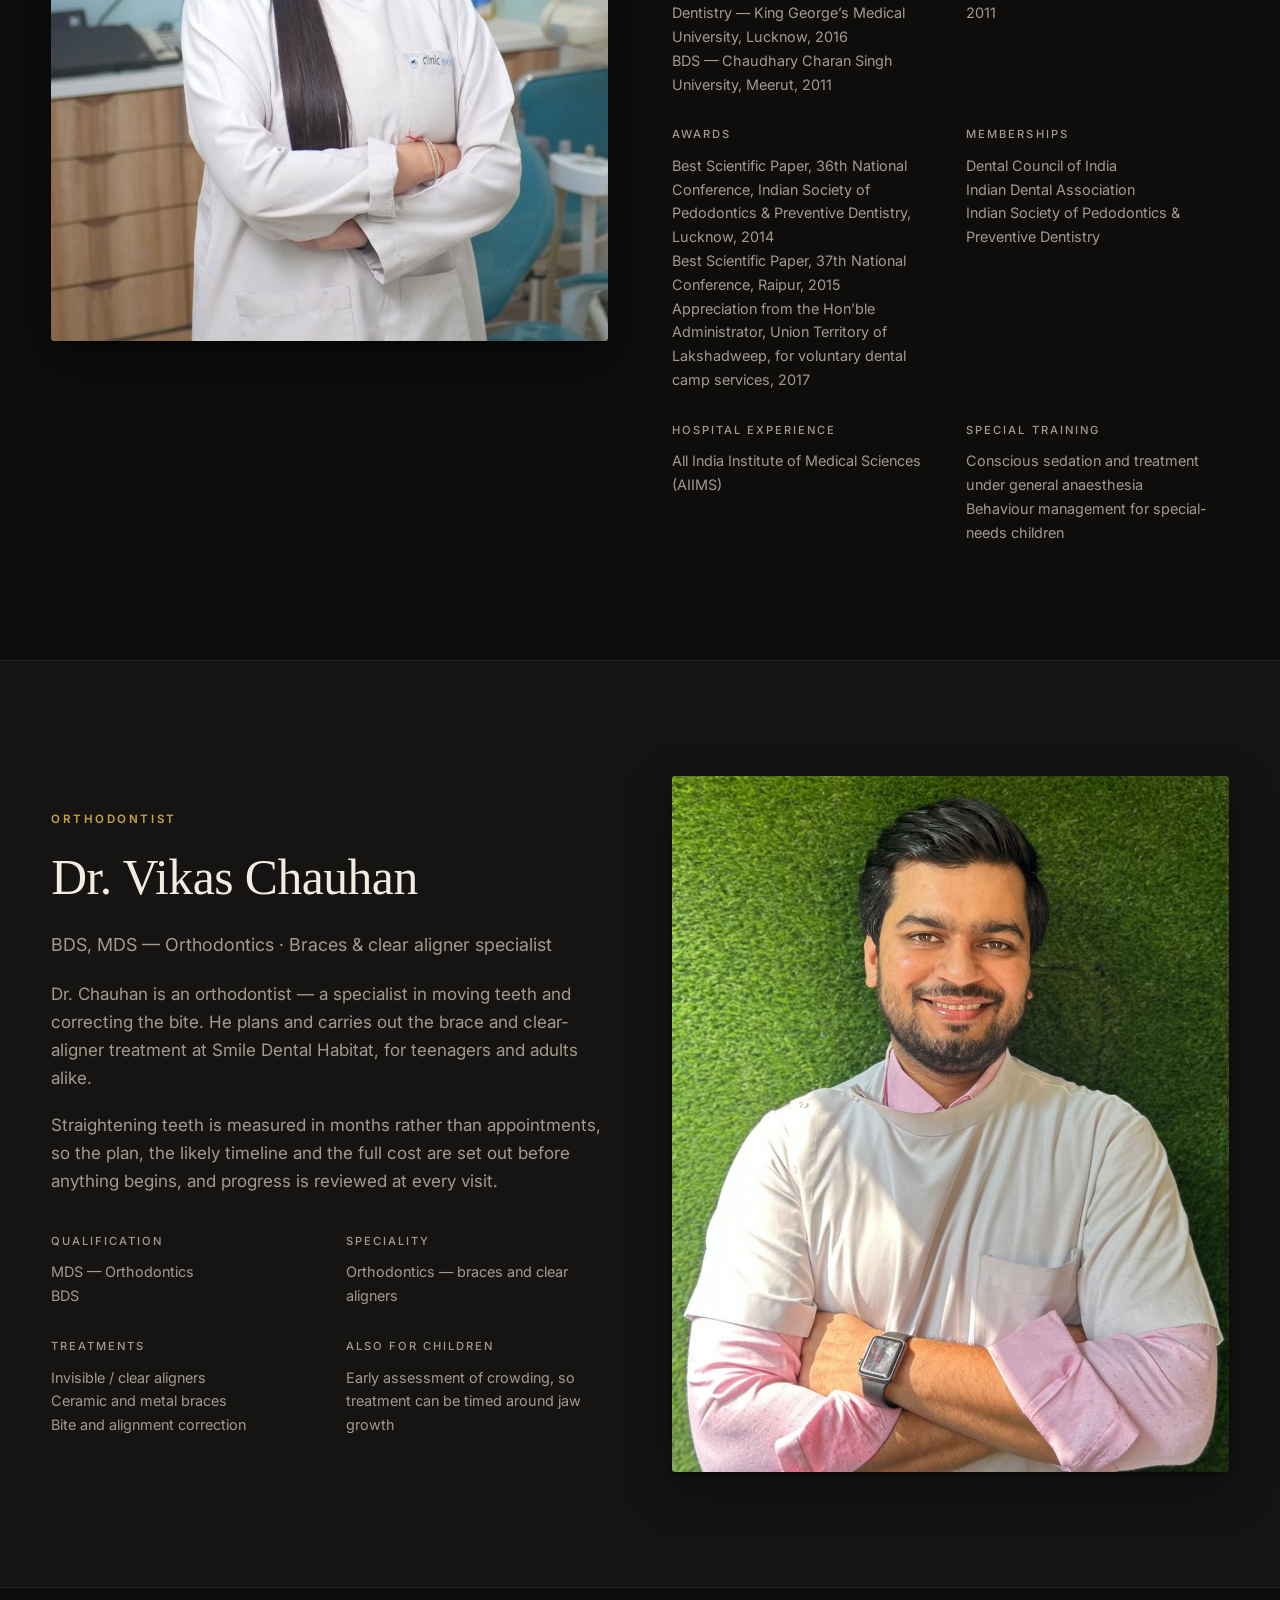
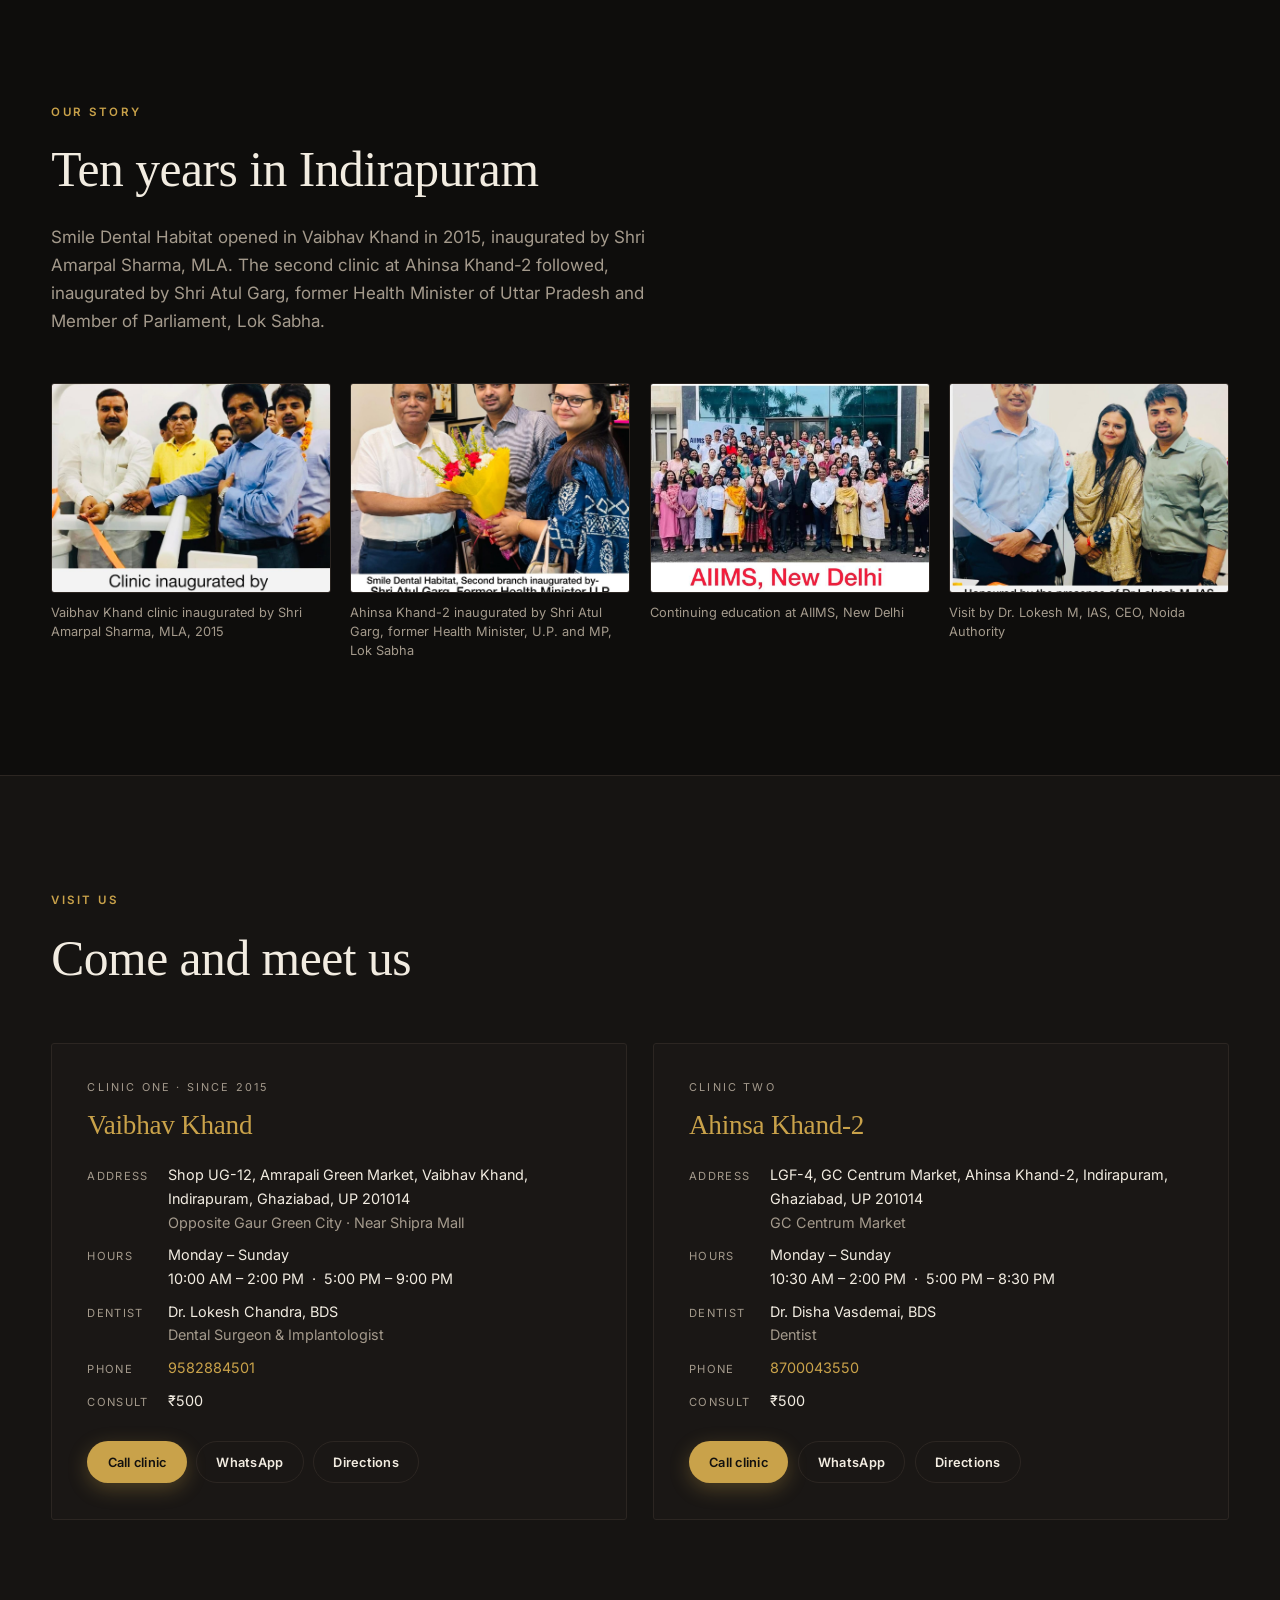
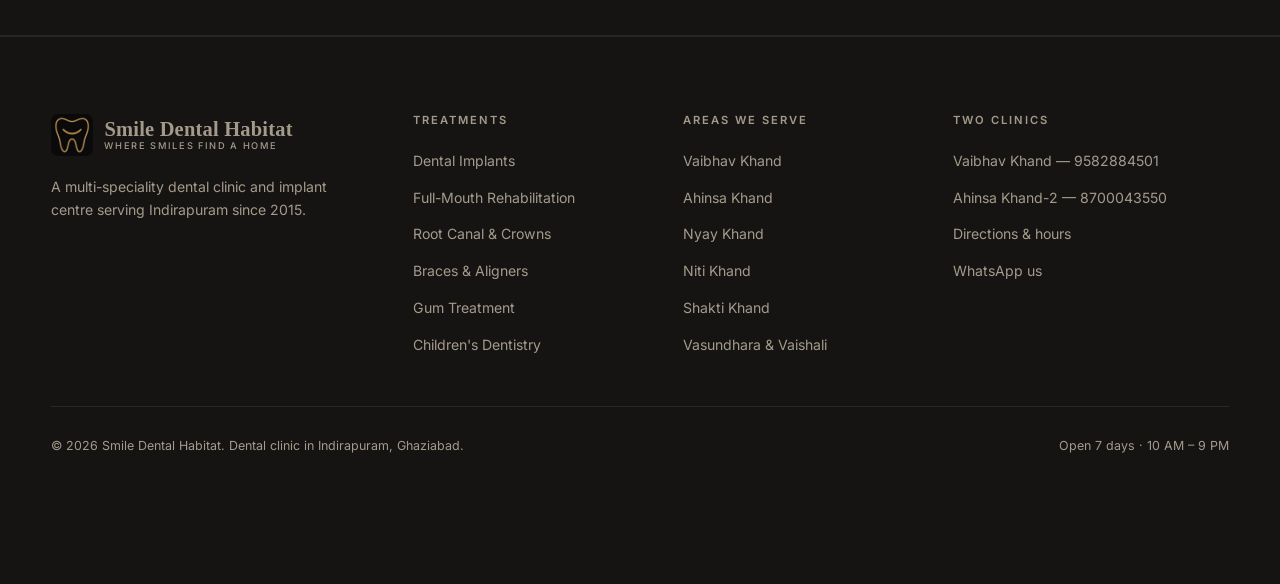
==== commit 1c429148: "Add files via upload" ====
--- a/about.html
+++ b/about.html
@@ -293,9 +293,9 @@
 </footer>
 
 <nav class="mobile-bar" aria-label="Quick contact">
-  <a href="tel:+919582884501"><svg viewBox="0 0 24 24" fill="none" stroke-width="1.7"><path d="M22 16.9v3a2 2 0 0 1-2.2 2 19.8 19.8 0 0 1-8.6-3.1 19.5 19.5 0 0 1-6-6A19.8 19.8 0 0 1 2.1 4.2 2 2 0 0 1 4.1 2h3a2 2 0 0 1 2 1.7c.1 1 .4 2 .7 2.9a2 2 0 0 1-.5 2.1L8.1 9.9a16 16 0 0 0 6 6l1.2-1.2a2 2 0 0 1 2.1-.5c.9.3 1.9.6 2.9.7a2 2 0 0 1 1.7 2z"/></svg>Call</a>
-  <a href="https://wa.me/919582884501?text=Hi%2C%20I%27d%20like%20to%20book%20an%20appointment%20at%20Smile%20Dental%20Habitat."><svg viewBox="0 0 24 24" fill="none" stroke-width="1.7"><path d="M21 11.5a8.4 8.4 0 0 1-12.6 7.3L3 20.5l1.8-5.3A8.4 8.4 0 1 1 21 11.5z"/></svg>WhatsApp</a>
-  <a href="contact.html"><svg viewBox="0 0 24 24" fill="none" stroke-width="1.7"><path d="M20 10c0 6-8 12-8 12s-8-6-8-12a8 8 0 0 1 16 0z"/><circle cx="12" cy="10" r="3"/></svg>Directions</a>
+  <button type="button" data-sheet="call" aria-haspopup="dialog"><svg viewBox="0 0 24 24" fill="none" stroke-width="1.7"><path d="M22 16.9v3a2 2 0 0 1-2.2 2 19.8 19.8 0 0 1-8.6-3.1 19.5 19.5 0 0 1-6-6A19.8 19.8 0 0 1 2.1 4.2 2 2 0 0 1 4.1 2h3a2 2 0 0 1 2 1.7c.1 1 .4 2 .7 2.9a2 2 0 0 1-.5 2.1L8.1 9.9a16 16 0 0 0 6 6l1.2-1.2a2 2 0 0 1 2.1-.5c.9.3 1.9.6 2.9.7a2 2 0 0 1 1.7 2z"/></svg>Call</button>
+  <button type="button" data-sheet="whatsapp" aria-haspopup="dialog"><svg viewBox="0 0 24 24" fill="none" stroke-width="1.7"><path d="M21 11.5a8.4 8.4 0 0 1-12.6 7.3L3 20.5l1.8-5.3A8.4 8.4 0 1 1 21 11.5z"/></svg>WhatsApp</button>
+  <button type="button" data-sheet="directions" aria-haspopup="dialog"><svg viewBox="0 0 24 24" fill="none" stroke-width="1.7"><path d="M20 10c0 6-8 12-8 12s-8-6-8-12a8 8 0 0 1 16 0z"/><circle cx="12" cy="10" r="3"/></svg>Directions</button>
 </nav>
 
 <script src="assets/js/main.js"></script>
--- a/assets/css/style.css
+++ b/assets/css/style.css
@@ -0,0 +1,515 @@
+/* Smile Dental Habitat — design system */
+
+:root {
+  --gold: #c9a24a;
+  --gold-soft: #e0c073;
+  --ink: #12100e;
+  --ink-2: #1c1917;
+  --ivory: #f6f2ea;
+  --ivory-2: #ece5d8;
+
+  /* light mode (default) */
+  --bg: #faf8f4;
+  --bg-2: #f1ece1;
+  --surface: #ffffff;
+  --text: #1a1714;
+  --text-soft: #6b6259;
+  --line: #e3dccf;
+  --accent: #a8842f;
+  --shadow: 0 1px 2px rgba(26,23,20,.05), 0 12px 36px rgba(26,23,20,.07);
+}
+
+html[data-theme="dark"] {
+  --bg: #0e0d0c;
+  --bg-2: #161412;
+  --surface: #1a1715;
+  --text: #f2ece1;
+  --text-soft: #a49a8c;
+  --line: #2c2622;
+  --accent: var(--gold);
+  --shadow: 0 1px 2px rgba(0,0,0,.4), 0 16px 48px rgba(0,0,0,.45);
+}
+
+* { box-sizing: border-box; }
+
+html { scroll-behavior: smooth; }
+
+body {
+  margin: 0;
+  background: var(--bg);
+  color: var(--text);
+  font-family: "Inter", -apple-system, BlinkMacSystemFont, "Segoe UI", Roboto, sans-serif;
+  font-size: 17px;
+  line-height: 1.65;
+  -webkit-font-smoothing: antialiased;
+  transition: background .4s ease, color .4s ease;
+  padding-bottom: env(safe-area-inset-bottom);
+  /* clip (not hidden) so nothing can scroll the page sideways,
+     while position:sticky on the header keeps working */
+  overflow-x: clip;
+}
+
+h1, h2, h3, h4, .serif {
+  font-family: "Cormorant Garamond", "Times New Roman", serif;
+  font-weight: 500;
+  letter-spacing: -0.01em;
+  line-height: 1.15;
+  margin: 0 0 .5em;
+}
+
+h1 { font-size: clamp(2.6rem, 6.5vw, 4.6rem); }
+h2 { font-size: clamp(2rem, 4.4vw, 3.1rem); }
+h3 { font-size: clamp(1.3rem, 2.2vw, 1.7rem); }
+
+p { margin: 0 0 1.1em; color: var(--text-soft); }
+a { color: inherit; }
+
+img { max-width: 100%; display: block; }
+
+.wrap { width: min(1180px, 92vw); margin-inline: auto; }
+.narrow { width: min(760px, 92vw); margin-inline: auto; }
+
+section { padding: clamp(4rem, 9vw, 7.5rem) 0; }
+
+.eyebrow {
+  font-size: .72rem;
+  letter-spacing: .22em;
+  text-transform: uppercase;
+  color: var(--accent);
+  font-weight: 600;
+  margin-bottom: 1.2rem;
+  display: block;
+}
+
+.lede { font-size: 1.12rem; max-width: 62ch; }
+
+/* ---------- header ---------- */
+header.nav {
+  position: sticky; top: 0; z-index: 60;
+  background: color-mix(in srgb, var(--bg) 88%, transparent);
+  backdrop-filter: blur(14px);
+  border-bottom: 1px solid var(--line);
+}
+.nav-in {
+  display: flex; align-items: center; gap: 1.5rem;
+  height: 76px;
+}
+.brand { display: flex; align-items: center; gap: .7rem; text-decoration: none; margin-right: auto; }
+.brand img { width: 42px; height: 42px; border-radius: 7px; }
+.brand b {
+  font-family: "Cormorant Garamond", serif;
+  font-size: 1.28rem; font-weight: 600; letter-spacing: .01em; line-height: 1.05;
+}
+.brand span { display: block; font-family: "Inter", sans-serif; font-size: .58rem; letter-spacing: .18em; text-transform: uppercase; color: var(--text-soft); font-weight: 500; }
+
+.nav-links { display: flex; gap: 1.9rem; list-style: none; margin: 0; padding: 0; }
+.nav-links a {
+  text-decoration: none; font-size: .88rem; font-weight: 500;
+  color: var(--text-soft); position: relative; padding-bottom: 3px;
+  transition: color .2s;
+}
+.nav-links a:hover, .nav-links a[aria-current="page"] { color: var(--text); }
+.nav-links a[aria-current="page"]::after {
+  content: ""; position: absolute; left: 0; right: 0; bottom: 0; height: 1.5px; background: var(--accent);
+}
+
+/* ---------- branches dropdown ---------- */
+.has-sub { position: relative; }
+.has-sub > a { display: inline-flex; align-items: center; gap: .3rem; }
+.caret { width: 12px; height: 12px; transition: transform .25s ease; }
+.has-sub:hover .caret, .has-sub:focus-within .caret { transform: rotate(180deg); }
+
+.subnav {
+  /* right-aligned: "Branches" is the last nav item, so a centred panel
+     would spill past the viewport and give the page a horizontal scroll */
+  position: absolute; top: calc(100% + 14px); right: 0; left: auto;
+  transform: translateY(8px);
+  min-width: 268px; list-style: none; margin: 0; padding: .5rem;
+  background: var(--surface); border: 1px solid var(--line); border-radius: 3px;
+  box-shadow: var(--shadow);
+  opacity: 0; visibility: hidden; pointer-events: none;
+  transition: opacity .25s ease, transform .25s cubic-bezier(.2,.7,.3,1), visibility .25s;
+}
+/* hover bridge so the pointer can travel from the link to the panel */
+.has-sub::after { content: ""; position: absolute; top: 100%; left: 0; right: 0; height: 16px; }
+.has-sub:hover .subnav, .has-sub:focus-within .subnav {
+  opacity: 1; visibility: visible; pointer-events: auto; transform: translateY(0);
+}
+.subnav::before {
+  content: ""; position: absolute; top: -5px; right: 30px; width: 9px; height: 9px;
+  transform: rotate(45deg);
+  background: var(--surface); border-left: 1px solid var(--line); border-top: 1px solid var(--line);
+}
+.subnav li { margin: 0; }
+.subnav a {
+  display: block; padding: .75rem .9rem; border-radius: 2px;
+  text-decoration: none; transition: background .2s ease;
+}
+.subnav a:hover { background: color-mix(in srgb, var(--accent) 10%, transparent); }
+.subnav a b {
+  display: block; font-family: "Cormorant Garamond", serif; font-size: 1.12rem;
+  font-weight: 600; color: var(--text); line-height: 1.2;
+}
+.subnav a:hover b { color: var(--accent); }
+.subnav a span {
+  display: block; font-size: .74rem; color: var(--text-soft);
+  letter-spacing: .02em; margin-top: .12rem;
+}
+
+.icon-btn {
+  background: none; border: 1px solid var(--line); color: var(--text);
+  width: 38px; height: 38px; border-radius: 50%; cursor: pointer;
+  display: grid; place-items: center; flex-shrink: 0;
+  transition: border-color .2s, transform .2s;
+}
+.icon-btn:hover { border-color: var(--accent); transform: translateY(-1px); }
+.icon-btn svg { width: 17px; height: 17px; }
+html[data-theme="dark"] .sun { display: block; }
+html[data-theme="dark"] .moon { display: none; }
+.sun { display: none; }
+.moon { display: block; }
+
+.menu-btn { display: none; }
+
+/* ---------- buttons ---------- */
+.btn {
+  display: inline-flex; align-items: center; justify-content: center; gap: .55rem;
+  padding: .82rem 1.7rem; border-radius: 100px;
+  font-size: .88rem; font-weight: 600; letter-spacing: .02em;
+  text-decoration: none; border: 1px solid transparent; cursor: pointer;
+  transition: transform .2s ease, box-shadow .2s ease, background .2s, color .2s;
+  white-space: nowrap;
+}
+.btn:hover { transform: translateY(-2px); }
+.btn-gold { background: var(--accent); color: #fff; box-shadow: 0 6px 20px color-mix(in srgb, var(--accent) 30%, transparent); }
+html[data-theme="dark"] .btn-gold { color: #12100e; }
+.btn-ghost { border-color: var(--line); color: var(--text); background: transparent; }
+.btn-ghost:hover { border-color: var(--accent); }
+.btn-sm { padding: .6rem 1.2rem; font-size: .8rem; }
+
+/* ---------- hero (full-bleed) ---------- */
+.hero {
+  position: relative;
+  min-height: min(88vh, 780px);
+  display: flex; align-items: flex-end;
+  padding: 0 0 clamp(3rem, 7vw, 6rem);
+  overflow: hidden;
+  isolation: isolate;
+}
+.hero-bg {
+  position: absolute; inset: 0; z-index: -2;
+  width: 100%; height: 100%; object-fit: cover; object-position: 50% 42%;
+}
+/* scrim: keeps type legible and disguises the softness of the source photo */
+.hero::before {
+  content: ""; position: absolute; inset: 0; z-index: -1;
+  background:
+    linear-gradient(to top, rgba(8,7,6,.94) 0%, rgba(8,7,6,.78) 32%, rgba(8,7,6,.38) 62%, rgba(8,7,6,.5) 100%),
+    linear-gradient(to right, rgba(8,7,6,.7) 0%, rgba(8,7,6,.15) 55%, rgba(8,7,6,.35) 100%);
+}
+.hero-inner { position: relative; max-width: 46rem; color: #f6f2ea; }
+.hero .eyebrow { color: var(--gold-soft); }
+.hero h1 { margin-bottom: .3em; color: #fdfaf4; text-shadow: 0 2px 30px rgba(0,0,0,.4); }
+.hero h1 em { font-style: italic; color: var(--gold-soft); }
+.hero p.lede { color: rgba(246,242,234,.82); }
+.hero-cta { display: flex; gap: .8rem; flex-wrap: wrap; margin-top: 2.2rem; align-items: center; }
+.hero .btn-ghost { border-color: rgba(246,242,234,.4); color: #f6f2ea; }
+.hero .btn-ghost:hover { border-color: var(--gold-soft); background: rgba(246,242,234,.07); }
+.hero-rating {
+  display: flex; align-items: baseline; gap: .55rem;
+  margin-left: .6rem; color: rgba(246,242,234,.75); font-size: .82rem;
+}
+.hero-rating b { font-family: "Cormorant Garamond", serif; font-size: 1.5rem; color: var(--gold-soft); line-height: 1; }
+.hero-scroll {
+  position: absolute; left: 50%; bottom: 1.4rem; transform: translateX(-50%);
+  width: 1px; height: 40px; background: linear-gradient(to bottom, transparent, rgba(246,242,234,.5));
+}
+
+/* ---------- trust strip ---------- */
+.strip { border-block: 1px solid var(--line); background: var(--bg-2); padding: 0; }
+.strip-in { display: grid; grid-template-columns: repeat(4, 1fr); }
+.strip-item { padding: 2.2rem 1rem; text-align: center; border-left: 1px solid var(--line); }
+.strip-item:first-child { border-left: none; }
+.strip-item b { display: block; font-family: "Cormorant Garamond", serif; font-size: clamp(1.7rem, 3.2vw, 2.4rem); color: var(--accent); line-height: 1; margin-bottom: .35rem; }
+.strip-item span { font-size: .72rem; letter-spacing: .14em; text-transform: uppercase; color: var(--text-soft); }
+.strip-item .stars-inline { font-size: .62em; letter-spacing: .08em; text-transform: none; color: var(--accent); }
+
+/* clickable stat cards */
+a.strip-item.is-link {
+  display: block; text-decoration: none; position: relative;
+  transition: background .25s ease, color .25s ease;
+}
+a.strip-item.is-link::after {
+  content: ""; position: absolute; left: 0; right: 0; bottom: 0;
+  height: 2px; background: var(--accent);
+  transform: scaleX(0); transform-origin: center;
+  transition: transform .3s cubic-bezier(.2,.7,.3,1);
+}
+a.strip-item.is-link:hover { background: color-mix(in srgb, var(--accent) 8%, transparent); }
+a.strip-item.is-link:hover::after { transform: scaleX(1); }
+a.strip-item.is-link:hover span { color: var(--text); }
+a.strip-item.is-link:focus-visible { outline: 2px solid var(--accent); outline-offset: -2px; }
+.strip-item span .ext {
+  width: 10px; height: 10px; display: inline-block; vertical-align: -1px;
+  margin-left: .25rem; opacity: .55; transition: opacity .25s, transform .25s;
+}
+a.strip-item.is-link:hover .ext { opacity: 1; transform: translate(1px, -1px); }
+
+/* ---------- generic grids ---------- */
+.grid { display: grid; gap: 1.6rem; }
+.g2 { grid-template-columns: repeat(2, 1fr); }
+.g3 { grid-template-columns: repeat(3, 1fr); }
+.g4 { grid-template-columns: repeat(4, 1fr); }
+
+.card {
+  position: relative;
+  background: var(--surface); border: 1px solid var(--line);
+  border-radius: 3px; padding: 2rem 1.8rem;
+  transition: transform .3s ease, border-color .3s ease, box-shadow .3s ease;
+}
+
+/* speciality-tagged card */
+.card-top {
+  display: flex; align-items: center; justify-content: space-between;
+  gap: 1rem; margin-bottom: 1.1rem;
+}
+.card-top .num { margin-bottom: 0; }
+.spec-tag {
+  font-size: .58rem; letter-spacing: .17em; text-transform: uppercase; font-weight: 600;
+  color: var(--accent); white-space: nowrap;
+  padding: .34rem .72rem; border-radius: 100px;
+  border: 1px solid color-mix(in srgb, var(--accent) 45%, transparent);
+  background: color-mix(in srgb, var(--accent) 11%, transparent);
+}
+/* the lead treatment: same footprint as every other card, set apart by contrast */
+.card.is-speciality {
+  border-color: color-mix(in srgb, var(--accent) 55%, var(--line));
+  background:
+    linear-gradient(to bottom right, color-mix(in srgb, var(--accent) 9%, transparent), transparent 60%),
+    var(--surface);
+  box-shadow: 0 10px 34px color-mix(in srgb, var(--accent) 12%, transparent);
+}
+/* gold edge along the top */
+.card.is-speciality::before {
+  content: ""; position: absolute; inset: -1px -1px auto -1px; height: 3px;
+  background: linear-gradient(to right, var(--accent), var(--gold-soft));
+  border-radius: 3px 3px 0 0;
+}
+.card.is-speciality:hover {
+  border-color: var(--accent);
+  box-shadow: 0 16px 44px color-mix(in srgb, var(--accent) 20%, transparent);
+}
+.card.is-speciality .spec-tag {
+  background: var(--accent); color: #fff; border-color: var(--accent);
+}
+html[data-theme="dark"] .card.is-speciality .spec-tag { color: #12100e; }
+.card.is-speciality ul.proc { border-top-color: color-mix(in srgb, var(--accent) 30%, var(--line)); }
+
+/* inline text link at the foot of a card */
+.card-link {
+  display: inline-flex; align-items: center; gap: .4rem; margin-top: 1.4rem;
+  font-size: .8rem; font-weight: 600; letter-spacing: .04em;
+  color: var(--accent); text-decoration: none;
+}
+.card-link svg { width: 14px; height: 14px; transition: transform .25s ease; }
+.card-link:hover svg { transform: translateX(3px); }
+.card-link:hover { text-decoration: underline; text-underline-offset: 3px; }
+.card:hover { transform: translateY(-4px); border-color: color-mix(in srgb, var(--accent) 45%, var(--line)); box-shadow: var(--shadow); }
+.card h3 { margin-bottom: .4em; }
+.card p { font-size: .93rem; margin: 0; }
+.card .num {
+  font-family: "Cormorant Garamond", serif; font-size: 1.05rem;
+  color: var(--accent); letter-spacing: .1em; display: block; margin-bottom: 1.1rem;
+}
+
+/* procedure list inside a treatment card */
+ul.proc {
+  list-style: none; margin: 1.3rem 0 0; padding: 1.3rem 0 0;
+  border-top: 1px solid var(--line);
+  display: grid; gap: .5rem;
+}
+ul.proc li {
+  font-size: .84rem; color: var(--text-soft);
+  padding-left: 1.1rem; position: relative; line-height: 1.45;
+}
+ul.proc li::before {
+  content: ""; position: absolute; left: 0; top: .58em;
+  width: 5px; height: 5px; border-radius: 50%;
+  background: var(--accent); opacity: .65;
+}
+
+/* scroll-margin so anchored sections clear the sticky header */
+[id] { scroll-margin-top: 92px; }
+
+/* ---------- split ---------- */
+.split { display: grid; grid-template-columns: 1fr 1fr; gap: clamp(2rem, 5vw, 4.5rem); align-items: center; }
+.split img { border-radius: 3px; box-shadow: var(--shadow); }
+
+/* ---------- before / after slider ---------- */
+.ba {
+  position: relative; overflow: hidden; border-radius: 3px;
+  background: var(--bg-2); border: 1px solid var(--line);
+  aspect-ratio: 4/5; user-select: none; touch-action: pan-y; cursor: ew-resize;
+}
+.ba img { position: absolute; inset: 0; width: 100%; height: 100%; object-fit: cover; }
+.ba .after-img { clip-path: inset(0 0 0 50%); }
+.ba-handle {
+  position: absolute; top: 0; bottom: 0; left: 50%; width: 2px;
+  background: var(--gold); transform: translateX(-1px); pointer-events: none;
+}
+.ba-handle::after {
+  content: ""; position: absolute; top: 50%; left: 50%;
+  width: 40px; height: 40px; margin: -20px 0 0 -20px;
+  border-radius: 50%; background: var(--gold);
+  box-shadow: 0 3px 14px rgba(0,0,0,.35);
+}
+.ba-handle::before {
+  content: "‹ ›"; position: absolute; top: 50%; left: 50%;
+  transform: translate(-50%, -50%); z-index: 2;
+  color: #12100e; font-size: 1.05rem; font-weight: 700; letter-spacing: .05em;
+}
+.ba-tag {
+  position: absolute; bottom: 12px; font-size: .62rem; letter-spacing: .16em;
+  text-transform: uppercase; background: rgba(10,9,8,.72); color: #f2ece1;
+  padding: .3rem .65rem; border-radius: 2px; pointer-events: none; backdrop-filter: blur(4px);
+}
+.ba-tag.l { left: 12px; }
+.ba-tag.r { right: 12px; }
+
+figure.case { margin: 0; }
+figure.case figcaption { padding-top: .9rem; }
+figure.case figcaption b { font-family: "Cormorant Garamond", serif; font-size: 1.25rem; font-weight: 600; display: block; }
+figure.case figcaption span { font-size: .83rem; color: var(--text-soft); }
+
+/* ---------- recognition ---------- */
+.rec-grid { display: grid; grid-template-columns: repeat(4, 1fr); gap: 1.2rem; }
+.rec-grid figure { margin: 0; }
+.rec-grid img { aspect-ratio: 4/3; object-fit: cover; border-radius: 3px; border: 1px solid var(--line); }
+.rec-grid figcaption { font-size: .8rem; color: var(--text-soft); padding-top: .7rem; line-height: 1.45; }
+
+/* ---------- reviews ---------- */
+.quote { background: var(--surface); border: 1px solid var(--line); border-radius: 3px; padding: 2rem 1.8rem; }
+.quote .stars { color: var(--accent); letter-spacing: .18em; font-size: .8rem; margin-bottom: 1rem; }
+.quote p { font-family: "Cormorant Garamond", serif; font-size: 1.22rem; line-height: 1.5; color: var(--text); font-style: italic; }
+.quote cite { font-style: normal; font-size: .8rem; color: var(--text-soft); letter-spacing: .04em; }
+
+/* ---------- locations ---------- */
+.loc { background: var(--surface); border: 1px solid var(--line); border-radius: 3px; padding: 2.2rem; }
+.loc h3 { color: var(--accent); margin-bottom: .1em; }
+.loc .kicker { font-size: .68rem; letter-spacing: .2em; text-transform: uppercase; color: var(--text-soft); margin-bottom: .8rem; }
+.loc dl { margin: 1.4rem 0 1.8rem; display: grid; grid-template-columns: auto 1fr; gap: .55rem 1.2rem; font-size: .9rem; }
+.loc dt { color: var(--text-soft); font-size: .7rem; letter-spacing: .12em; text-transform: uppercase; padding-top: .25rem; }
+.loc dd { margin: 0; }
+.loc .actions { display: flex; gap: .6rem; flex-wrap: wrap; }
+
+/* ---------- areas ---------- */
+.areas { display: flex; flex-wrap: wrap; gap: .5rem; }
+.areas span {
+  font-size: .82rem; padding: .42rem .95rem; border: 1px solid var(--line);
+  border-radius: 100px; color: var(--text-soft); background: var(--surface);
+}
+
+/* ---------- faq ---------- */
+details.faq {
+  border-bottom: 1px solid var(--line); padding: 1.4rem 0;
+}
+details.faq summary {
+  cursor: pointer; list-style: none; font-family: "Cormorant Garamond", serif;
+  font-size: 1.28rem; display: flex; justify-content: space-between; gap: 1rem; align-items: center;
+}
+details.faq summary::-webkit-details-marker { display: none; }
+details.faq summary::after { content: "+"; color: var(--accent); font-size: 1.5rem; flex-shrink: 0; }
+details.faq[open] summary::after { content: "−"; }
+details.faq p { margin: 1rem 0 0; font-size: .95rem; }
+
+/* ---------- footer ---------- */
+footer {
+  background: var(--bg-2); border-top: 1px solid var(--line);
+  padding: clamp(3.5rem, 6vw, 5rem) 0 8rem;
+}
+.foot-grid { display: grid; grid-template-columns: 1.4fr 1fr 1fr 1.2fr; gap: 2.5rem; }
+footer h4 { font-family: "Inter", sans-serif; font-size: .7rem; letter-spacing: .18em; text-transform: uppercase; color: var(--text-soft); margin-bottom: 1.2rem; font-weight: 600; }
+footer ul { list-style: none; margin: 0; padding: 0; display: grid; gap: .55rem; }
+footer a { text-decoration: none; font-size: .88rem; color: var(--text-soft); transition: color .2s; }
+footer a:hover { color: var(--accent); }
+.foot-bottom { border-top: 1px solid var(--line); margin-top: 3rem; padding-top: 1.8rem; display: flex; justify-content: space-between; gap: 1rem; flex-wrap: wrap; font-size: .78rem; color: var(--text-soft); }
+
+/* ---------- sticky mobile bar ---------- */
+.mobile-bar {
+  position: fixed; bottom: 0; left: 0; right: 0; z-index: 70;
+  display: none; grid-template-columns: repeat(3, 1fr);
+  background: var(--surface); border-top: 1px solid var(--line);
+  padding-bottom: env(safe-area-inset-bottom);
+  box-shadow: 0 -6px 24px rgba(0,0,0,.1);
+}
+.mobile-bar a {
+  padding: .9rem .4rem; text-align: center; text-decoration: none;
+  font-size: .68rem; letter-spacing: .1em; text-transform: uppercase;
+  color: var(--text); border-left: 1px solid var(--line); font-weight: 600;
+}
+.mobile-bar a:first-child { border-left: none; }
+.mobile-bar a svg { width: 18px; height: 18px; margin: 0 auto .25rem; display: block; stroke: var(--accent); }
+
+/* ---------- page header ---------- */
+.page-head { padding: clamp(3.5rem, 7vw, 6rem) 0 clamp(2rem, 4vw, 3rem); border-bottom: 1px solid var(--line); }
+.page-head h1 { font-size: clamp(2.4rem, 5.5vw, 3.9rem); }
+.page-head p { max-width: 60ch; }
+
+/* ---------- consent note ---------- */
+.note { font-size: .78rem; color: var(--text-soft); border-left: 2px solid var(--line); padding-left: 1rem; max-width: 60ch; }
+
+/* ---------- reveal ---------- */
+.reveal { opacity: 0; transform: translateY(26px); transition: opacity .8s cubic-bezier(.2,.7,.3,1), transform .8s cubic-bezier(.2,.7,.3,1); }
+.reveal.in { opacity: 1; transform: none; }
+
+@media (prefers-reduced-motion: reduce) {
+  .reveal { opacity: 1; transform: none; transition: none; }
+  html { scroll-behavior: auto; }
+}
+
+/* ---------- responsive ---------- */
+@media (max-width: 1000px) {
+  .g4 { grid-template-columns: repeat(2, 1fr); }
+  .rec-grid { grid-template-columns: repeat(2, 1fr); }
+  .foot-grid { grid-template-columns: 1fr 1fr; }
+}
+
+@media (max-width: 860px) {
+  body { font-size: 16px; }
+  .nav-links {
+    position: fixed; inset: 76px 0 auto 0; flex-direction: column; gap: 0;
+    background: var(--bg); border-bottom: 1px solid var(--line);
+    padding: 1rem 4vw 2rem; transform: translateY(-130%); transition: transform .35s cubic-bezier(.2,.7,.3,1);
+  }
+  .nav-links.open { transform: none; }
+  .nav-links a { display: block; padding: .85rem 0; font-size: 1rem; border-bottom: 1px solid var(--line); }
+  .menu-btn { display: grid; }
+
+  /* branches: flatten the dropdown into an indented list */
+  .has-sub::after { display: none; }
+  .caret { display: none; }
+  .subnav {
+    position: static; transform: none; opacity: 1; visibility: visible; pointer-events: auto;
+    min-width: 0; background: none; border: none; box-shadow: none;
+    padding: 0 0 .4rem; margin: 0;
+  }
+  .subnav::before { display: none; }
+  .subnav a {
+    padding: .7rem 0 .7rem 1rem; border-bottom: 1px solid var(--line);
+    border-left: 2px solid var(--accent); margin-bottom: -1px;
+  }
+  .subnav a b { font-size: 1rem; }
+  .subnav a span { font-size: .72rem; }
+  .nav .btn { display: none; }
+  .split { grid-template-columns: 1fr; }
+  .hero { min-height: 84vh; padding-bottom: 3.5rem; }
+  .hero-bg { object-position: 58% 42%; }
+  .hero-cta { gap: .6rem; }
+  .hero-rating { margin: .4rem 0 0 0; width: 100%; }
+  .g2, .g3 { grid-template-columns: 1fr; }
+  .strip-in { grid-template-columns: 1fr 1fr; }
+  .strip-item:nth-child(3) { border-left: none; }
+  .strip-item:nth-child(n+3) { border-top: 1px solid var(--line); }
+  .mobile-bar { display: grid; }
+  .foot-grid { grid-template-columns: 1fr; gap: 2rem; }
+}
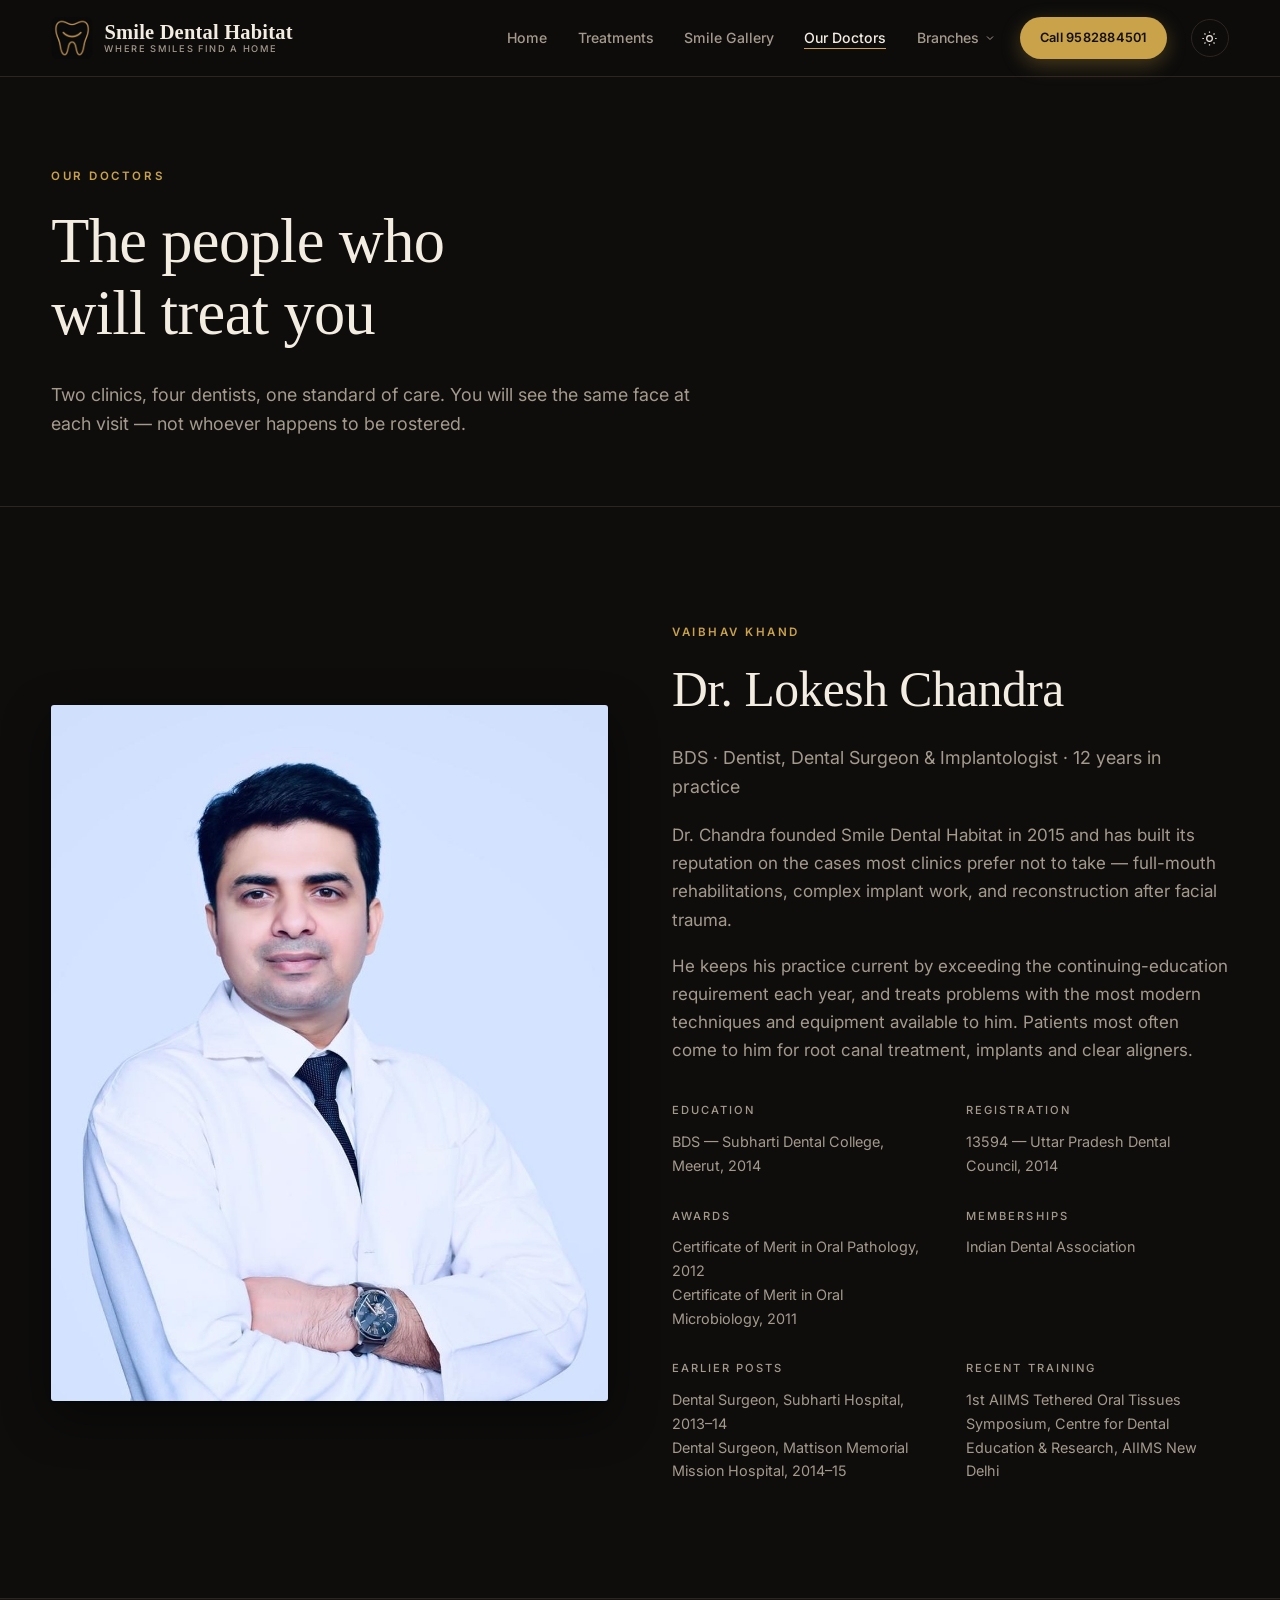
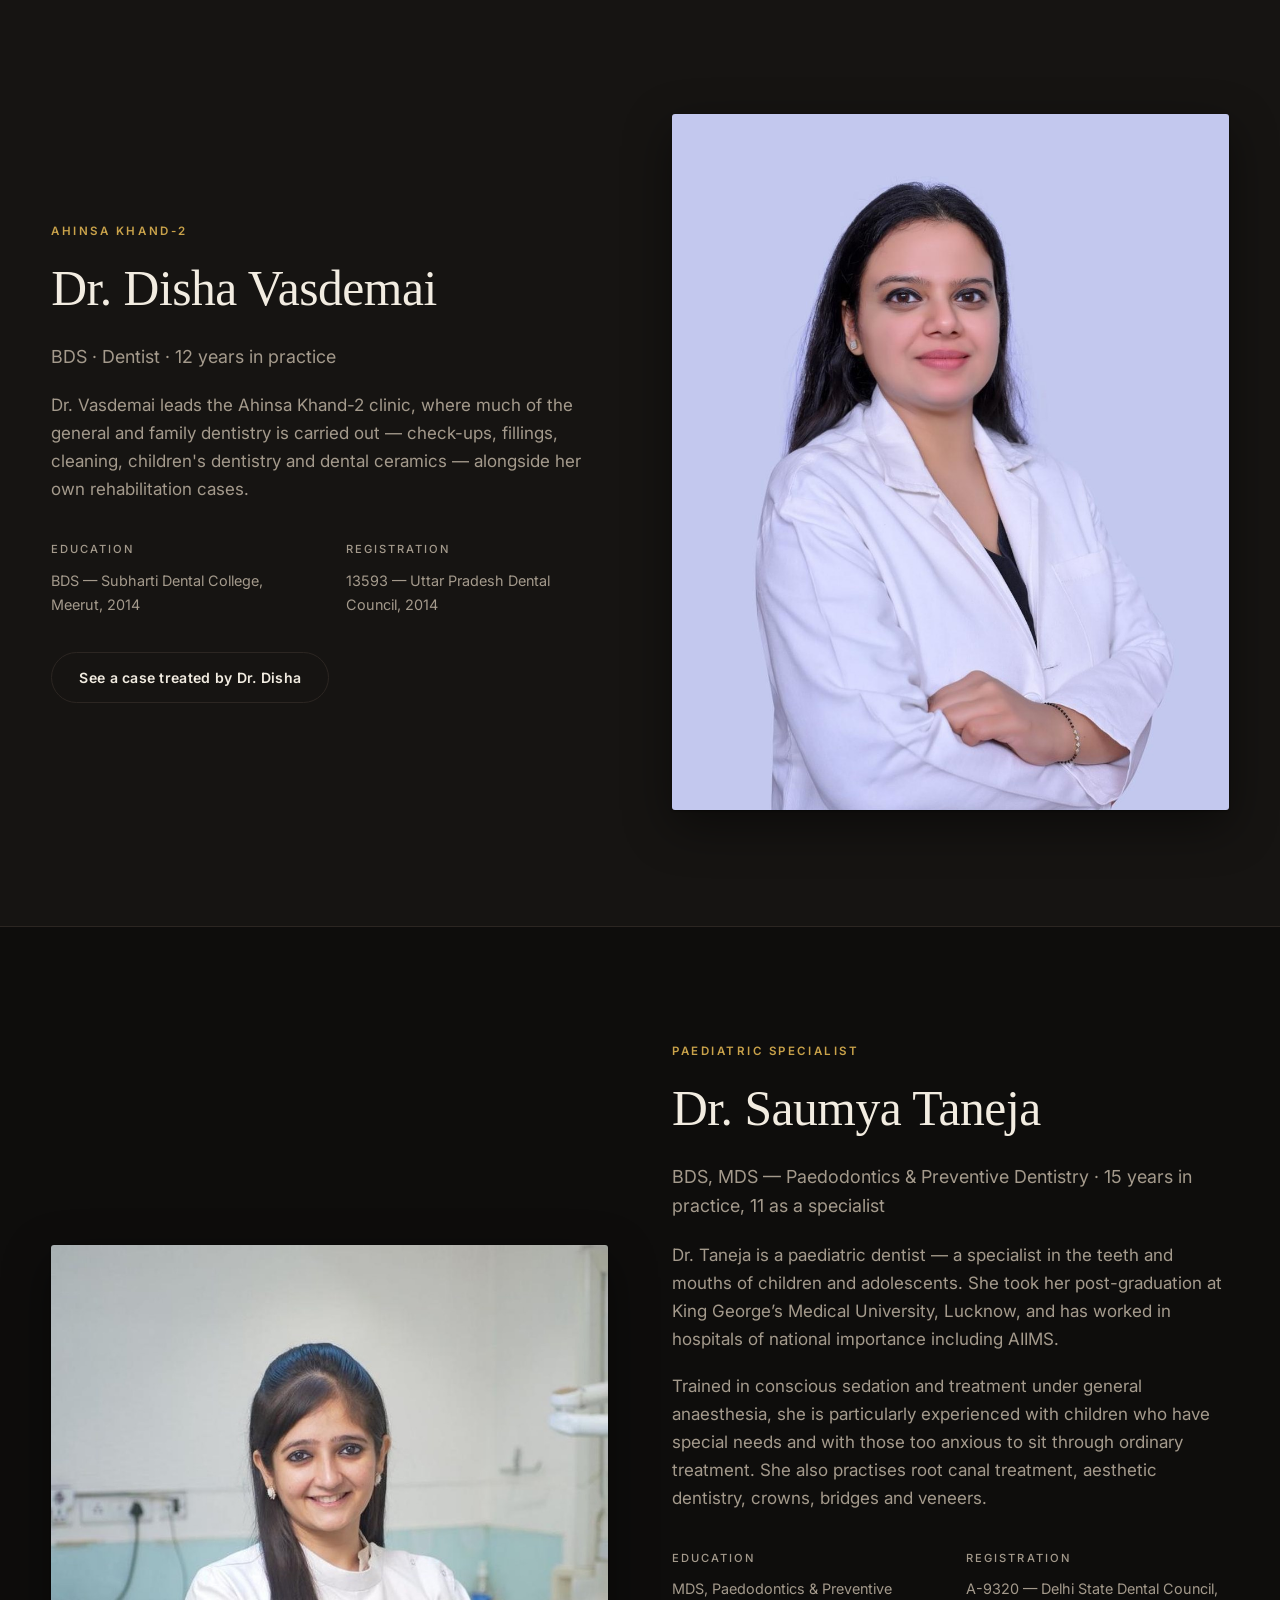
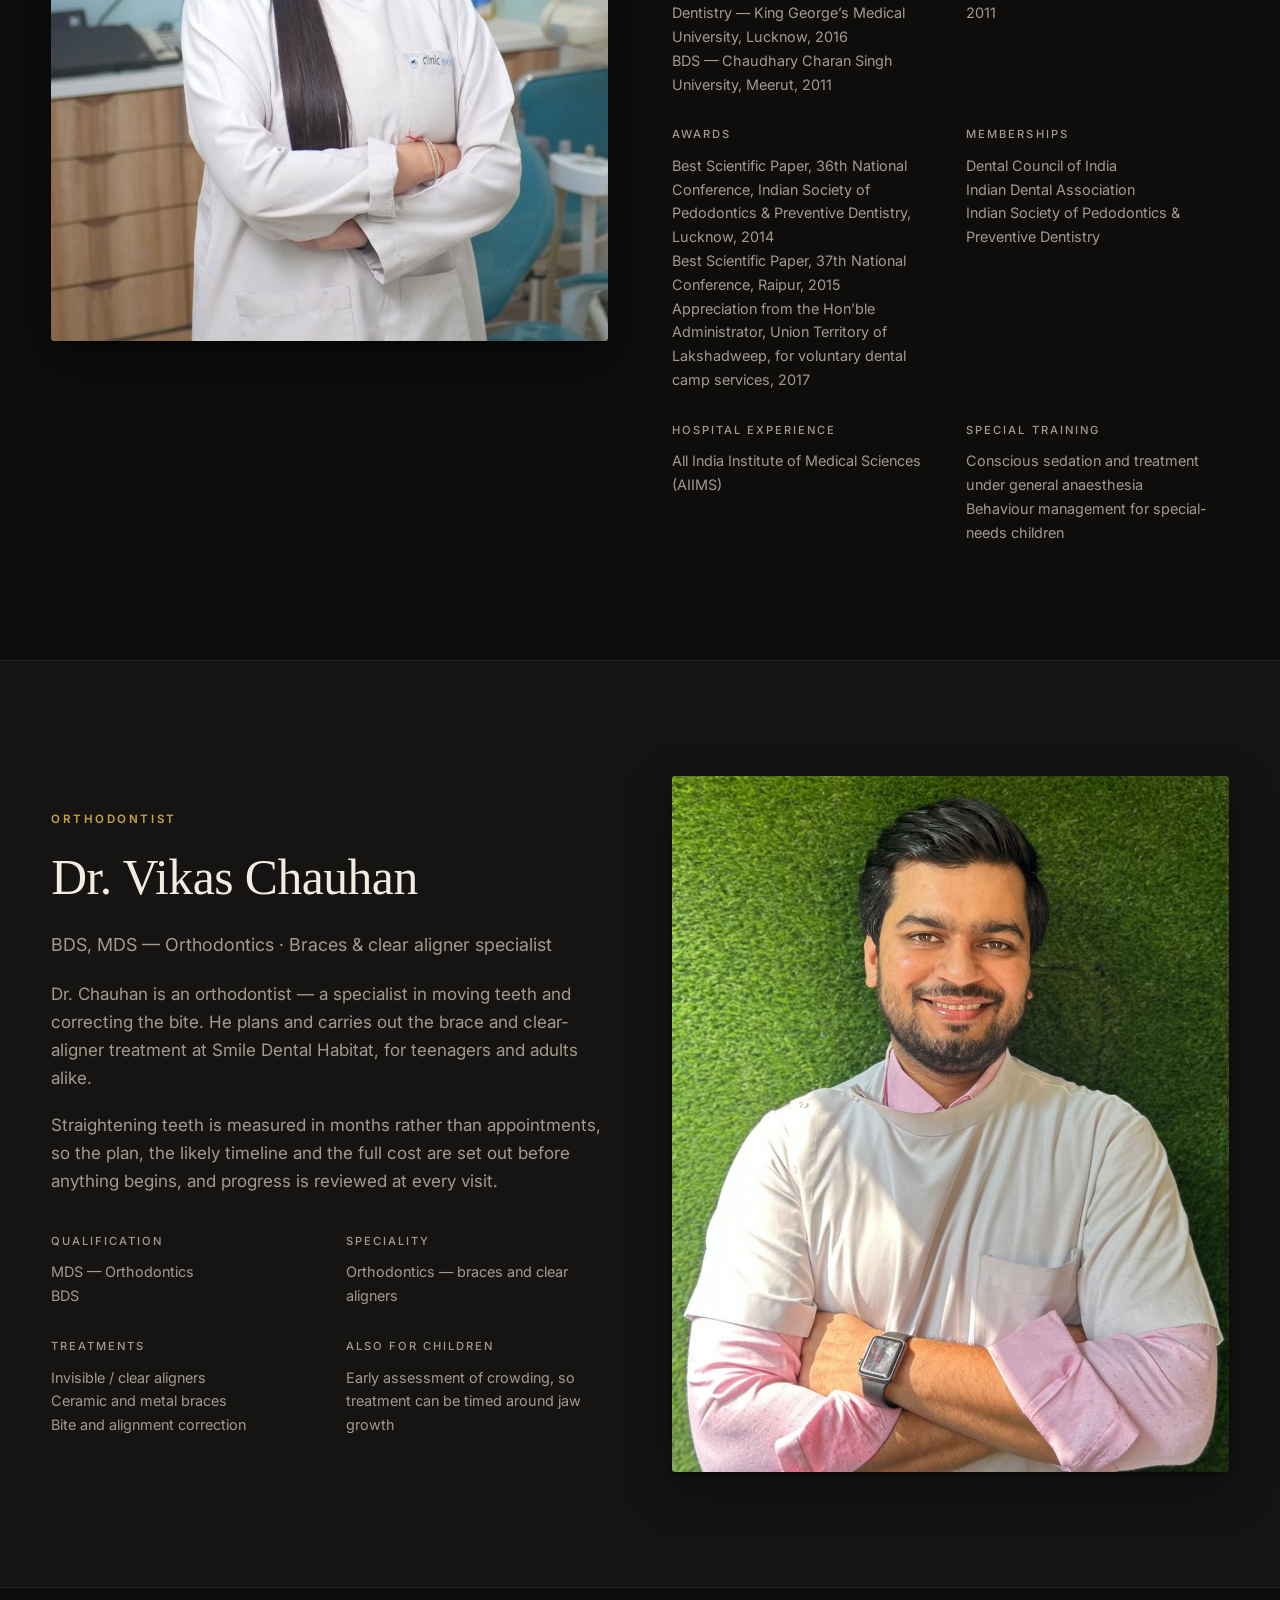
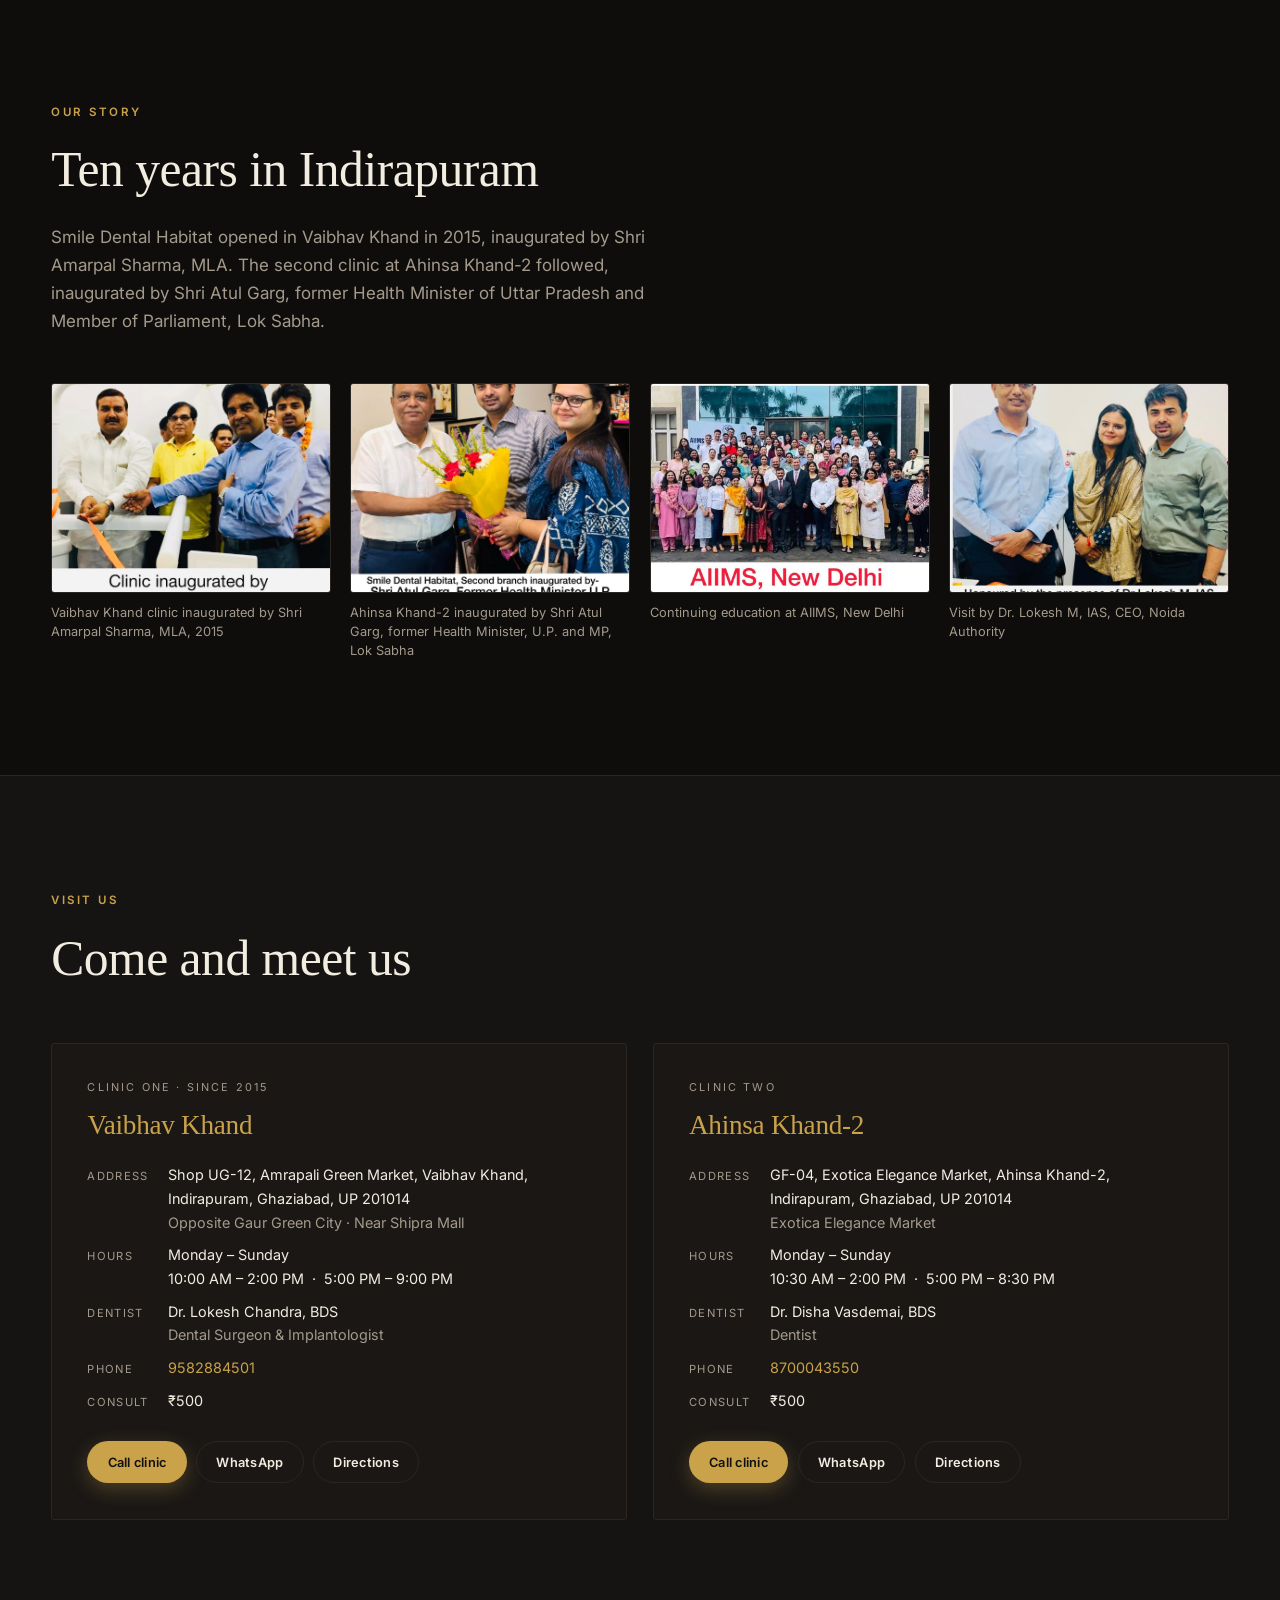
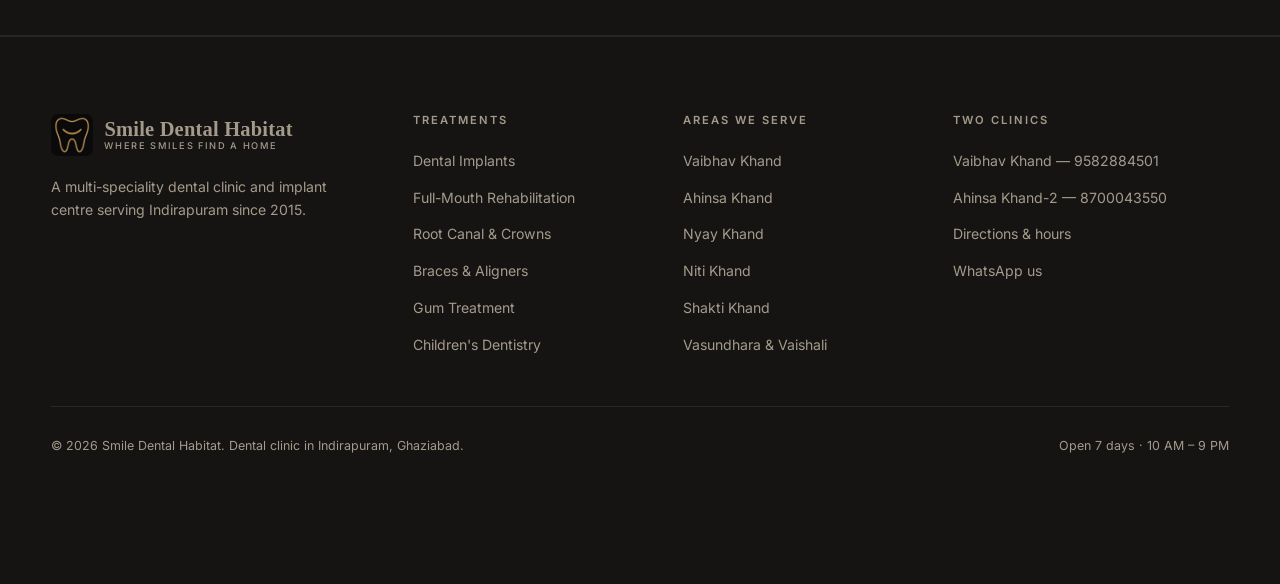
==== commit 5488ab93: "Add files via upload" ====
--- a/about.html
+++ b/about.html
@@ -30,7 +30,7 @@
       <img src="assets/img/mark.png" alt="Smile Dental Habitat">
       <b>Smile Dental Habitat<span>Where smiles find a home</span></b>
     </a>
-    <ul class="nav-links" id="nav-links"><li><a href="index.html">Home</a></li><li><a href="index.html#treatments">Treatments</a></li><li><a href="gallery.html">Smile Gallery</a></li><li><a href="about.html" aria-current="page">Our Doctors</a></li><li class="has-sub"><a href="contact.html">Branches<svg class="caret" viewBox="0 0 24 24" fill="none" stroke="currentColor" stroke-width="2" aria-hidden="true"><path d="m6 9 6 6 6-6"/></svg></a><ul class="subnav"><li><a href="contact.html#vaibhav-khand"><b>Vaibhav Khand</b><span>Near Shipra Mall &middot; 9582884501</span></a></li><li><a href="contact.html#ahinsa-khand"><b>Ahinsa Khand-2</b><span>GC Centrum Market &middot; 8700043550</span></a></li></ul></li></ul>
+    <ul class="nav-links" id="nav-links"><li><a href="index.html">Home</a></li><li><a href="index.html#treatments">Treatments</a></li><li><a href="gallery.html">Smile Gallery</a></li><li><a href="about.html" aria-current="page">Our Doctors</a></li><li class="has-sub"><a href="contact.html">Branches<svg class="caret" viewBox="0 0 24 24" fill="none" stroke="currentColor" stroke-width="2" aria-hidden="true"><path d="m6 9 6 6 6-6"/></svg></a><ul class="subnav"><li><a href="contact.html#vaibhav-khand"><b>Vaibhav Khand</b><span>Near Shipra Mall &middot; 9582884501</span></a></li><li><a href="contact.html#ahinsa-khand"><b>Ahinsa Khand-2</b><span>Exotica Elegance Market &middot; 8700043550</span></a></li></ul></li></ul>
     <a class="btn btn-gold btn-sm" href="tel:+919582884501">Call 9582884501</a>
     <button class="icon-btn" data-theme-toggle aria-label="Toggle light and dark mode">
       <svg class="moon" viewBox="0 0 24 24" fill="none" stroke="currentColor" stroke-width="1.7"><path d="M21 12.8A9 9 0 1 1 11.2 3a7 7 0 0 0 9.8 9.8z"/></svg>
@@ -226,7 +226,7 @@
     <div class="kicker">Clinic Two</div>
     <h3>Ahinsa Khand-2</h3>
     <dl>
-      <dt>Address</dt><dd>LGF-4, GC Centrum Market, Ahinsa Khand-2, Indirapuram, Ghaziabad, UP 201014<br><span style="color:var(--text-soft)">GC Centrum Market</span></dd>
+      <dt>Address</dt><dd>GF-04, Exotica Elegance Market, Ahinsa Khand-2, Indirapuram, Ghaziabad, UP 201014<br><span style="color:var(--text-soft)">Exotica Elegance Market</span></dd>
       <dt>Hours</dt><dd>Monday &ndash; Sunday<br>10:30 AM &ndash; 2:00 PM &nbsp;&middot;&nbsp; 5:00 PM &ndash; 8:30 PM</dd>
       <dt>Dentist</dt><dd>Dr. Disha Vasdemai, BDS<br><span style="color:var(--text-soft)">Dentist</span></dd>
       <dt>Phone</dt><dd><a href="tel:+918700043550" style="color:var(--accent);text-decoration:none">8700043550</a></dd>
@@ -235,7 +235,7 @@
     <div class="actions">
       <a class="btn btn-gold btn-sm" href="tel:+918700043550">Call clinic</a>
       <a class="btn btn-ghost btn-sm" href="https://wa.me/918700043550?text=Hi%2C%20I%27d%20like%20to%20book%20an%20appointment%20at%20Smile%20Dental%20Habitat%2C%20Ahinsa%20Khand.">WhatsApp</a>
-      <a class="btn btn-ghost btn-sm" href="https://www.google.com/maps/dir//28.641755640231782,77.38342758268118" target="_blank" rel="noopener">Directions</a>
+      <a class="btn btn-ghost btn-sm" href="https://maps.app.goo.gl/uN26PBkKgKzoGdef8" target="_blank" rel="noopener">Directions</a>
     </div>
   </div>
 </div>
--- a/assets/css/style.css
+++ b/assets/css/style.css
@@ -438,17 +438,70 @@
 .mobile-bar {
   position: fixed; bottom: 0; left: 0; right: 0; z-index: 70;
   display: none; grid-template-columns: repeat(3, 1fr);
-  background: var(--surface); border-top: 1px solid var(--line);
+  background: var(--bg-2); border-top: 2px solid var(--gold);
   padding-bottom: env(safe-area-inset-bottom);
-  box-shadow: 0 -6px 24px rgba(0,0,0,.1);
-}
-.mobile-bar a {
+  box-shadow: 0 -2px 16px rgba(201,162,74,.20), 0 -10px 30px rgba(0,0,0,.28);
+}
+.mobile-bar a,
+.mobile-bar button {
   padding: .9rem .4rem; text-align: center; text-decoration: none;
   font-size: .68rem; letter-spacing: .1em; text-transform: uppercase;
   color: var(--text); border-left: 1px solid var(--line); font-weight: 600;
 }
-.mobile-bar a:first-child { border-left: none; }
-.mobile-bar a svg { width: 18px; height: 18px; margin: 0 auto .25rem; display: block; stroke: var(--accent); }
+.mobile-bar button {
+  background: none; border-top: none; border-right: none; border-bottom: none;
+  font-family: inherit; cursor: pointer; width: 100%;
+}
+.mobile-bar a:first-child,
+.mobile-bar button:first-child { border-left: none; }
+.mobile-bar a svg,
+.mobile-bar button svg { width: 18px; height: 18px; margin: 0 auto .25rem; display: block; stroke: var(--accent); }
+
+/* primary action — solid gold Call button */
+.mobile-bar button[data-sheet="call"] {
+  background: var(--gold); color: var(--ink); border-left: none;
+}
+.mobile-bar button[data-sheet="call"] svg { stroke: var(--ink); }
+.mobile-bar button[data-sheet="call"]:active { background: var(--gold-soft); }
+
+/* ---------- clinic action sheet ---------- */
+.sheet-overlay {
+  position: fixed; inset: 0; z-index: 90;
+  background: rgba(0,0,0,.5); backdrop-filter: saturate(120%) blur(2px);
+  display: flex; align-items: flex-end; justify-content: center;
+  opacity: 0; transition: opacity .25s ease;
+}
+.sheet-overlay.open { opacity: 1; }
+.sheet-overlay[hidden] { display: none; }
+.sheet {
+  width: 100%; max-width: 520px;
+  background: var(--surface); color: var(--text);
+  border: 1px solid var(--line); border-bottom: none;
+  border-radius: 20px 20px 0 0;
+  padding: .5rem 1rem calc(1.1rem + env(safe-area-inset-bottom));
+  transform: translateY(101%); transition: transform .32s cubic-bezier(.2,.7,.3,1);
+  box-shadow: 0 -12px 44px rgba(0,0,0,.32);
+}
+.sheet-overlay.open .sheet { transform: none; }
+.sheet-grip { width: 40px; height: 4px; border-radius: 4px; background: var(--line); margin: .5rem auto .3rem; }
+.sheet-head { display: flex; align-items: center; justify-content: space-between; padding: .4rem .2rem .9rem; }
+.sheet-title { font-family: "Cormorant Garamond", serif; font-size: 1.5rem; }
+.sheet-close {
+  background: none; border: none; color: var(--text-soft); cursor: pointer;
+  font-size: 1.6rem; line-height: 1; width: 2rem; height: 2rem; border-radius: 50%;
+}
+.sheet-close:hover { color: var(--text); background: var(--bg-2); }
+.sheet-body { display: grid; gap: .6rem; }
+.sheet-opt {
+  display: flex; flex-direction: column; gap: .15rem;
+  padding: .95rem 1.1rem; text-decoration: none; color: var(--text);
+  background: var(--bg-2); border: 1px solid var(--line); border-radius: 12px;
+  transition: border-color .2s, transform .1s;
+}
+.sheet-opt:active { transform: scale(.99); }
+.sheet-opt:hover { border-color: var(--accent); }
+.sheet-opt-name { font-weight: 600; font-size: 1rem; }
+.sheet-opt-sub { font-size: .82rem; color: var(--text-soft); }
 
 /* ---------- page header ---------- */
 .page-head { padding: clamp(3.5rem, 7vw, 6rem) 0 clamp(2rem, 4vw, 3rem); border-bottom: 1px solid var(--line); }
